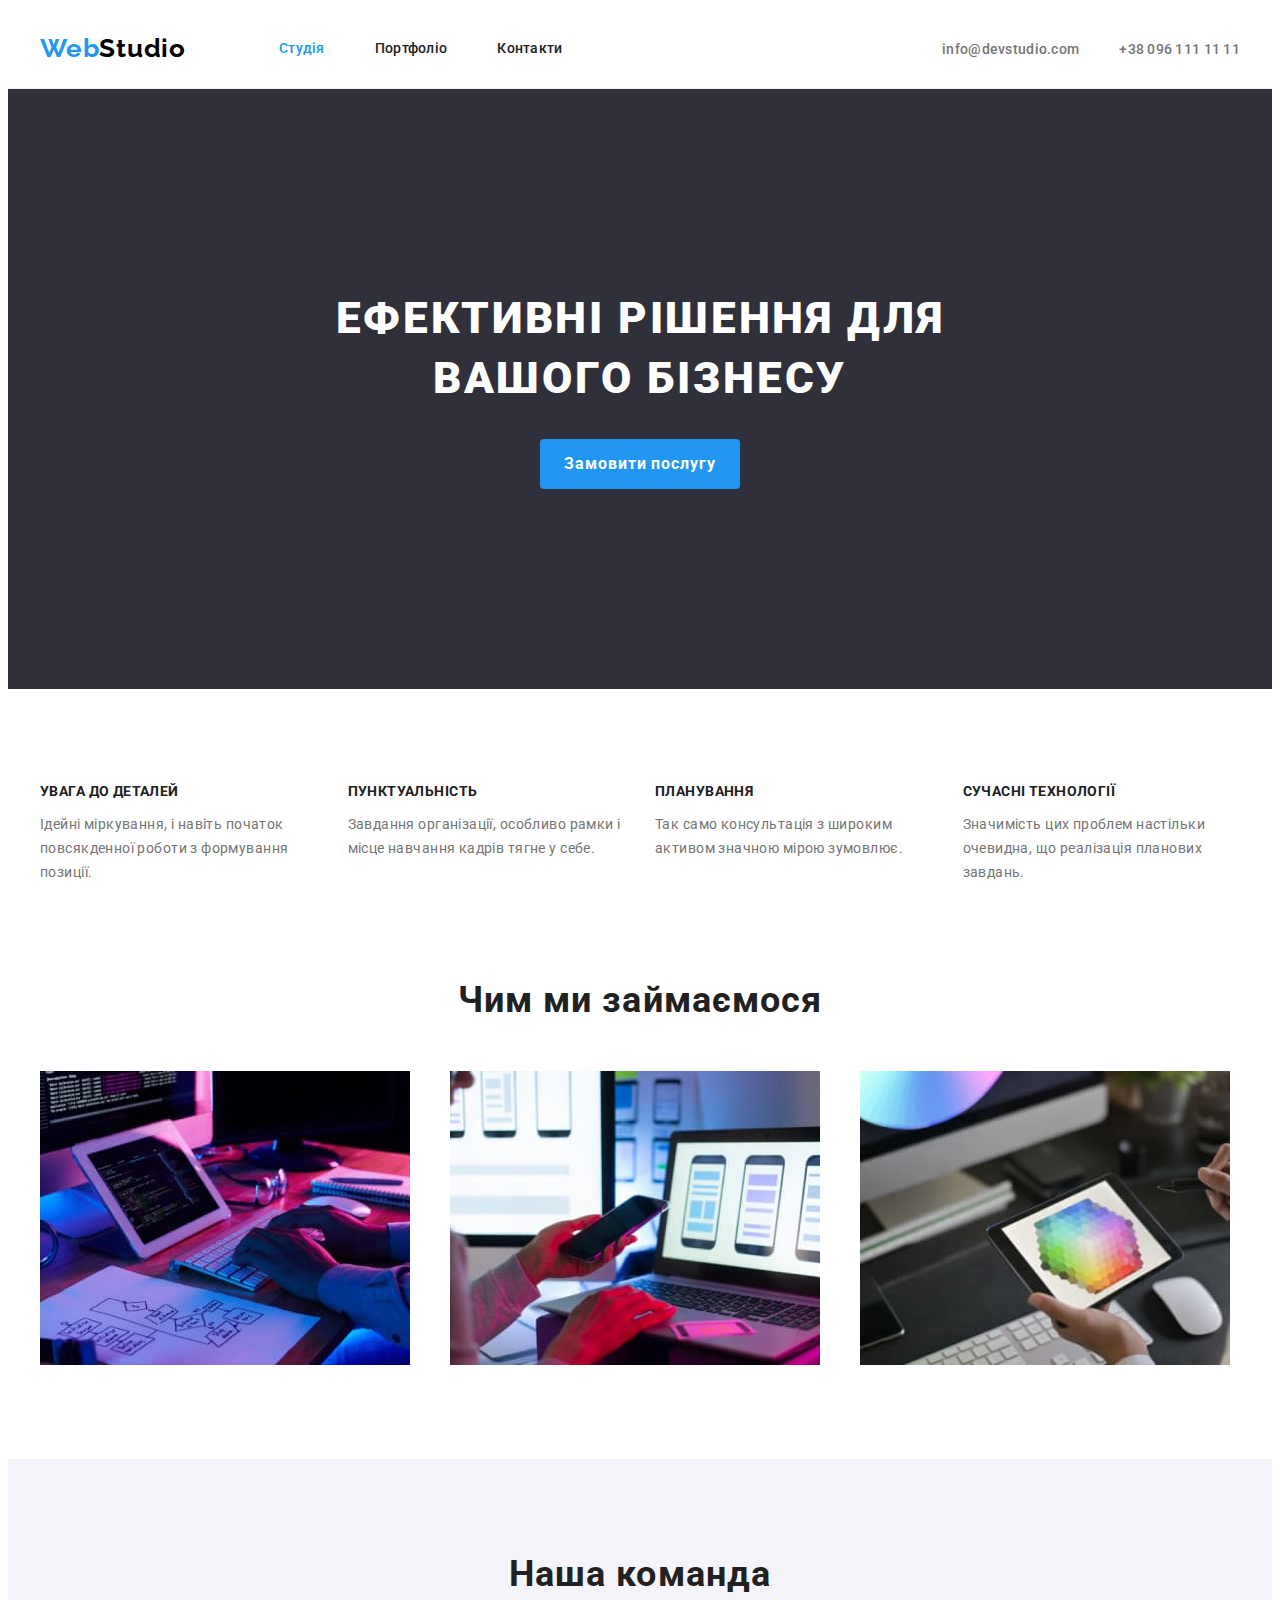
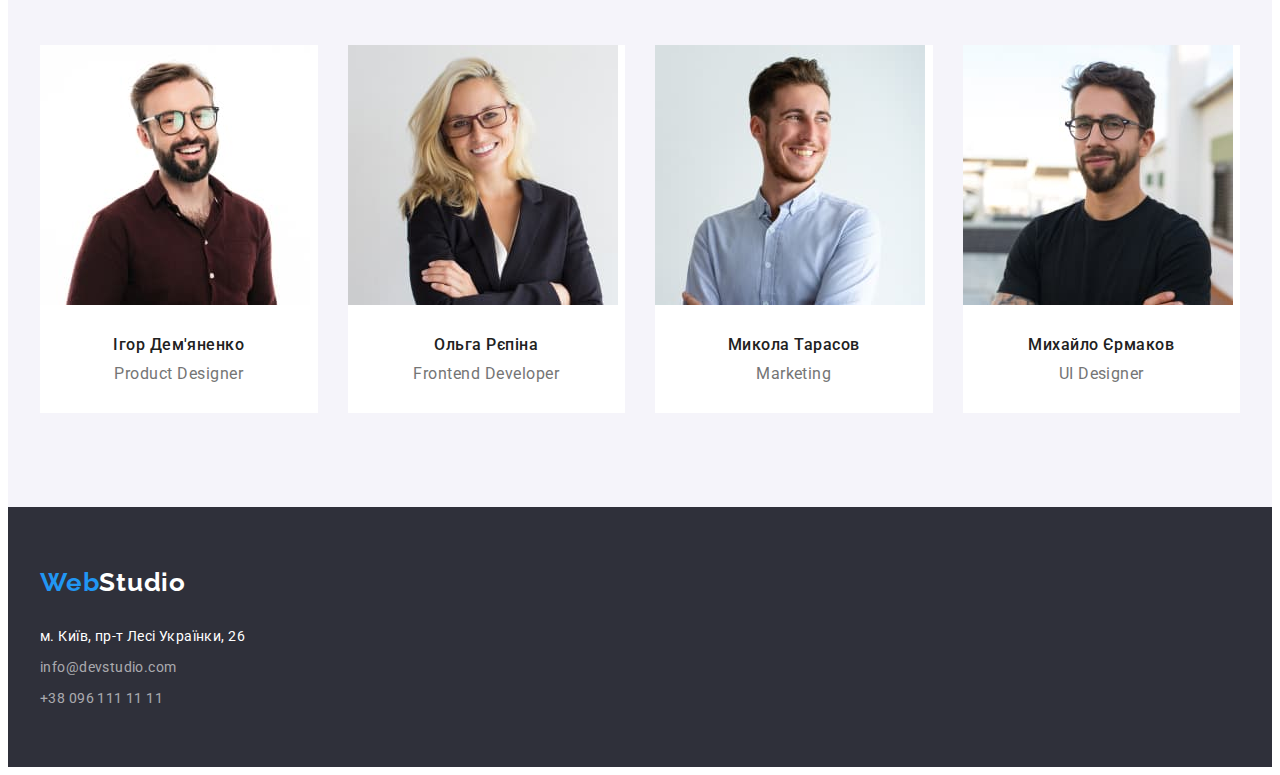
==== index.html @ 0dc54e3d "завдання 4" ====
<!DOCTYPE html>
<html lang="uk">
  <head>
    <meta charset="UTF-8" />
    <meta http-equiv="X-UA-Compatible" content="IE=edge" />
    <meta name="viewport" content="width=device-width, initial-scale=1.0" />
    <link rel="preconnect" href="https://fonts.googleapis.com" />
    <link rel="preconnect" href="https://fonts.gstatic.com" crossorigin />
    <link
      href="https://fonts.googleapis.com/css2?family=Raleway:wght@700&family=Roboto:wght@400;500;700;900&display=swap"
      rel="stylesheet"
    />
    <link
      rel="stylesheet"
      href="https://cdnjs.cloudflare.com/ajax/libs/modern-normalize/1.1.0/modern-normalize.min.css"
      integrity="sha512-wpPYUAdjBVSE4KJnH1VR1HeZfpl1ub8YT/NKx4PuQ5NmX2tKuGu6U/JRp5y+Y8XG2tV+wKQpNHVUX03MfMFn9Q=="
      crossorigin="anonymous"
      referrerpolicy="no-referrer"
    />
    <link rel="stylesheet" href="./css/styles.css" />
    <title>Студія</title>
  </head>
  <body>
    <!--Шапка сайту-->
    <header class="design-header">
      <div class="container">
        <div class="header-container">
          <nav class="nav-container">
            <a class="logo" href="./index.html"><span class="accent">Web</span>Studio</a>
            <ul class="list header-menu">
              <li>
                <a class="navi current link" href="./index.html">Студія</a>
              </li>
              <li>
                <a class="navi link" href="./portfolio.html">Портфоліо</a>
              </li>
              <li>
                <a class="navi link" href="#">Контакти</a>
              </li>
            </ul>
          </nav>
          <ul class="header-media list">
            <li>
              <a class="mail-phone link" href="mailto:info@devstudio.com">info@devstudio.com</a>
            </li>
            <li>
              <a class="mail-phone link" href="tel:+380961111111">+38 096 111 11 11</a>
            </li>
          </ul>
        </div>
      </div>
    </header>
    <main class="index-main">
      <!--Головна назва-->
      <section class="hero">
        <div class="container">
          <h1 class="hero-title">Ефективні рішення для вашого бізнесу</h1>
          <button class="hero-button" type="button">Замовити послугу</button>
        </div>
      </section>
      <!--Особливості нашої компанії-->
      <section class="features section">
        <div class="container">
          <h2 class="visually-hidden">Особливості нашої компанії</h2>
          <ul class="list features-list">
            <li class="features-card item">
              <h3 class="features-title">Увага до деталей</h3>
              <p class="features-text">
                Ідейні міркування, і навіть початок повсякденної роботи з формування позиції.
              </p>
            </li>
            <li class="features-card item">
              <h3 class="features-title">Пунктуальність</h3>
              <p class="features-text">
                Завдання організації, особливо рамки і місце навчання кадрів тягне у себе.
              </p>
            </li>
            <li class="features-card item">
              <h3 class="features-title">Планування</h3>
              <p class="features-text">
                Так само консультація з широким активом значною мірою зумовлює.
              </p>
            </li>
            <li class="features-card item">
              <h3 class="features-title">Сучасні технології</h3>
              <p class="features-text">
                Значимість цих проблем настільки очевидна, що реалізація планових завдань.
              </p>
            </li>
          </ul>
        </div>
      </section>
      <!--Чим займаємось-->
      <section class="work section">
        <div class="container">
          <h2 class="work-title">Чим ми займаємося</h2>
          <ul class="list work-list">
            <li class="work-container work-item">
              <img class="work-container-image" src="./images/box1.jpg" alt="Верстка" width="370" />
            </li>
            <li class="work-container work-item">
              <img
                class="work-container-image"
                src="./images/box2.jpg"
                alt="Тестування"
                width="370"
              />
            </li>
            <li class="work-container work-item">
              <img class="work-container-image" src="./images/box3.jpg" alt="Дизайн" width="370" />
            </li>
          </ul>
        </div>
      </section>
      <!--Наша команда-->
      <section class="team section">
        <div class="container team-container">
          <h2 class="team-title">Наша команда</h2>
          <ul class="list team-list">
            <li class="card card-item">
              <img src="./images/img1.jpg" alt="Ігор Дем'яненко" width="270" />
              <div class="text-container">
                <h3 class="name-title">Ігор Дем'яненко</h3>
                <p class="team-text">Product Designer</p>
              </div>
            </li>
            <li class="card card-item">
              <img src="./images/img2.jpg" alt="Ольга Рєпіна" width="270" />
              <div class="text-container">
                <h3 class="name-title">Ольга Рєпіна</h3>
                <p class="team-text">Frontend Developer</p>
              </div>
            </li>
            <li class="card card-item">
              <img src="./images/img3.jpg" alt="Микола Тарасов" width="270" />
              <div class="text-container">
                <h3 class="name-title">Микола Тарасов</h3>
                <p class="team-text">Marketing</p>
              </div>
            </li>
            <li class="card card-item">
              <img src="./images/img4.jpg" alt="Михайло Єрмаков" width="270" />
              <div class="text-container">
                <h3 class="name-title">Михайло Єрмаков</h3>
                <p class="team-text">UI Designer</p>
              </div>
            </li>
          </ul>
        </div>
      </section>
    </main>
    <!--Футер-->
    <footer class="design-footer">
      <div class="container">
        <a class="logo-footer link" href="./index.html"><span class="accent">Web</span>Studio</a>
        <address class="address-box">
          <ul class="list">
            <li class="footer-items">
              <a
                class="footer-map"
                href="https://goo.gl/maps/CPtrU1FHBa2aNyZL9"
                rel="noopener noreferrer nofollow"
                target="_blank"
                >м. Київ, пр-т Лесі Українки, 26</a
              >
            </li>
            <li class="footer-items">
              <a class="footer-mail" href="mailto:info@devstudio.com">info@devstudio.com</a>
            </li>
            <li>
              <a class="footer-phon" href="tel:+380961111111">+38 096 111 11 11</a>
            </li>
          </ul>
        </address>
      </div>
    </footer>
  </body>
</html>
---- css/styles.css ----
/* Variables */
:root {
  --main-background-color: #fff;

  --hero-bg-color: #2f303a;
  --button-bg-color: #2196f3;
  --button-bgactiv-color: #188ce8;
  --sectionwork-bg-color: #f5f5f5;
  --sectionteam-bg-color: #f5f4fa;
  --footer-bg-color: #2f303a;

  --accent-color: #2196f3;

  --main-font-color: #212121;
  --headadd-font-color: #757575;
  --secondary-font-color: #fff;
  --logo-font-color: #000000;
  --add-ml-color: rgba(255, 255, 255, 0.6);
  --header-line-color: #ececec;
  --item-border-color: #eeeeee;
}
/* Global styles */
body {
  background-color: var(--main-background-color);
  color: var(--main-font-color);
  font-family: 'Roboto', sans-serif;
}
.list {
  list-style-type: none;
}
.link {
  color: inherit;
  text-decoration: none;
}
.visually-hidden {
  position: absolute;
  white-space: nowrap;
  width: 1px;
  height: 1px;
  overflow: hidden;
  border: 0;
  padding: 0;
  clip: rect(0 0 0 0);
  clip-path: inset(50%);
  margin: -1px;
}
/* Design */
.logo {
  font-family: 'Raleway', sans-serif;
  text-decoration: none;
  font-weight: 700;
  font-size: 26px;
  line-height: 1.192;
  letter-spacing: 0.03em;

  color: var(--logo-font-color);
}
.accent {
  color: var(--accent-color);
}
.navi {
  font-weight: 500;
  font-size: 14px;
  line-height: 1.143;
  letter-spacing: 0.02em;
  padding: 32px 0;
  display: flex;
}
.navi:hover,
.navi:focus {
  color: var(--accent-color);
}
.mail-phone {
  color: var(--headadd-font-color);

  font-weight: 500;
  font-size: 14px;
  line-height: 1.143;
  letter-spacing: 0.02em;
}
.mail-phone:hover,
.mail-phone:focus {
  color: var(--accent-color);
}
.hero {
  background-color: var(--hero-bg-color);
  margin: 0 auto;

  max-width: 1600px;
  padding-top: 200px;
  padding-bottom: 200px;
}
.hero-title {
  color: var(--secondary-font-color);

  font-weight: 900;
  font-size: 44px;
  line-height: 1.363;
  text-transform: uppercase;
  text-align: center;
  letter-spacing: 0.06em;
  margin-top: 0;
  margin-bottom: 30px;
  width: 696px;
  margin-left: auto;
  margin-right: auto;
}
.hero-button {
  background-color: var(--button-bg-color);
  color: var(--secondary-font-color);

  font-family: inherit;
  font-weight: 700;
  font-size: 16px;
  line-height: 1.875;
  letter-spacing: 0.06em;
  text-align: center;

  cursor: pointer;
  display: block;
  margin-left: auto;
  margin-right: auto;

  border-radius: 4px;
  border: none;
  padding: 10px 24px;
}
.hero-button:hover,
.hero-button:focus {
  background-color: var(--button-bgactiv-color);
  width: 216px;
}
.features-title {
  text-transform: uppercase;
  font-size: 14px;
  line-height: 1.143;
  letter-spacing: 0.03em;
}
.features-text {
  color: var(--headadd-font-color);

  font-size: 14px;
  line-height: 1.714;
  letter-spacing: 0.03em;
  margin: 0;
}
.work-title {
  text-align: center;
  font-size: 36px;
  line-height: 1.167;
  letter-spacing: 0.03em;
  margin-bottom: 50px;
}
.work-list {
  display: flex;
  gap: 30px;
}
.team {
  background-color: var(--sectionteam-bg-color);
}
.team-title {
  text-align: center;
  font-size: 36px;
  line-height: 1.167;
  letter-spacing: 0.03em;
  margin-bottom: 50px;
}
.card {
  background-color: var(--main-background-color);
}
.name-title {
  text-align: center;
  font-weight: 500;
  font-size: 16px;
  line-height: 1.1875;
  letter-spacing: 0.03em;
  margin-top: 0px;
  margin-bottom: 10px;
}
.team-text {
  color: var(--headadd-font-color);

  text-align: center;
  font-size: 16px;
  line-height: 1.1875;
  letter-spacing: 0.03em;
  margin-bottom: 0px;
}
.design-footer {
  background-color: var(--footer-bg-color);

  padding-top: 60px;
  padding-bottom: 60px;
}
.logo-footer {
  color: var(--secondary-font-color);

  font-family: 'Raleway', sans-serif;
  font-style: normal;
  font-weight: 700;
  font-size: 26px;
  line-height: 1.192;
  letter-spacing: 0.03em;
}
.footer-map {
  color: var(--secondary-font-color);

  text-decoration: none;
  font-style: normal;
  font-size: 14px;
  line-height: 1.143;
  letter-spacing: 0.03em;
}
.footer-items {
  margin-bottom: 12px;
}
.footer-mail,
.footer-phon {
  color: var(--add-ml-color);

  font-style: normal;
  font-size: 14px;
  line-height: 1.143;
  letter-spacing: 0.03em;
  text-decoration: none;
}
.footer-mail:hover,
.footer-mail:focus,
.footer-phon:hover,
.footer-phon:focus,
.footer-map:hover,
.footer-map:focus {
  color: var(--accent-color);
}
.portfolio-button {
  background-color: var(--sectionteam-bg-color);

  font-family: inherit;
  font-weight: 500;
  font-size: 16px;
  line-height: 1.62;
  text-align: center;
  letter-spacing: 0.03em;
  border: none;
  border-radius: 4px;
  padding: 6px 22px;

  cursor: pointer;
}
.portfolio-button:hover,
.portfolio-button:focus {
  background-color: var(--button-bg-color);
  color: var(--secondary-font-color);
}
.porfolio-title {
  font-weight: 700;
  font-size: 18px;
  line-height: 2;
  letter-spacing: 0.06em;
}
.portfolio-text {
  color: var(--headadd-font-color);

  font-size: 16px;
  line-height: 1.88;
  letter-spacing: 0.03em;
}
.current {
  color: var(--accent-color);
}

.section {
  padding: 94px 0;
}
.work {
  padding-top: 0;
}
.container {
  width: 1200px;
  margin: 0 auto;
  padding: 0 15px;
}
/* Стили для обнуления верхних отступов у элементов */
h1,
h2,
h3,
h4,
h5,
h6,
p {
  margin-top: 0;
}
/* Класс для обнуления базовых свойств у списков (ul) */
.list {
  list-style: none;
  padding-left: 0;
  margin: 0;
}

/* Свойства для корректного отображения картинок */
img {
  display: block;
  max-width: 100%;
  height: auto;
}

.features-card {
  width: 270px;
}
.features-list {
  display: flex;
  gap: 30px;
}

.design-header {
  border-bottom: 1px solid var(--header-line-color);
}
.header-container {
  display: flex;
  justify-content: space-between;
}
.nav-container {
  display: flex;
  align-items: center;
  gap: 93px;
}
.header-menu {
  display: flex;
  gap: 50px;
}
.header-media {
  display: flex;
  align-items: center;
  gap: 40px;
}

.team-list {
  display: flex;
  gap: 30px;
}
.address-box {
  margin-top: 28px;
}
.list-button {
  display: flex;
  margin: 0 auto 50px auto;
  justify-content: center;
  gap: 8px;
}
.img-container {
  display: flex;
  flex-wrap: wrap;
  gap: 30px;
}
.porfolio-title {
  margin-bottom: 4px;
}
.portfolio-text {
  margin: 0;
}
.div-text {
  padding: 20px 24px;
  border-left: 1px solid var(--item-border-color);
  border-right: 1px solid var(--item-border-color);
  border-bottom: 1px solid var(--item-border-color);
}
.item {
  flex-basis: calc((100% - 90px) / 4);
}
.work-item {
  flex-basis: calc((100% - 60px) / 3);
}
.card-item {
  flex-basis: calc((100% - 90px) / 4);
}
.portfolio-item {
  flex-basis: calc((100% - 60px) / 3);
}
.text-container {
  padding: 30px;
}
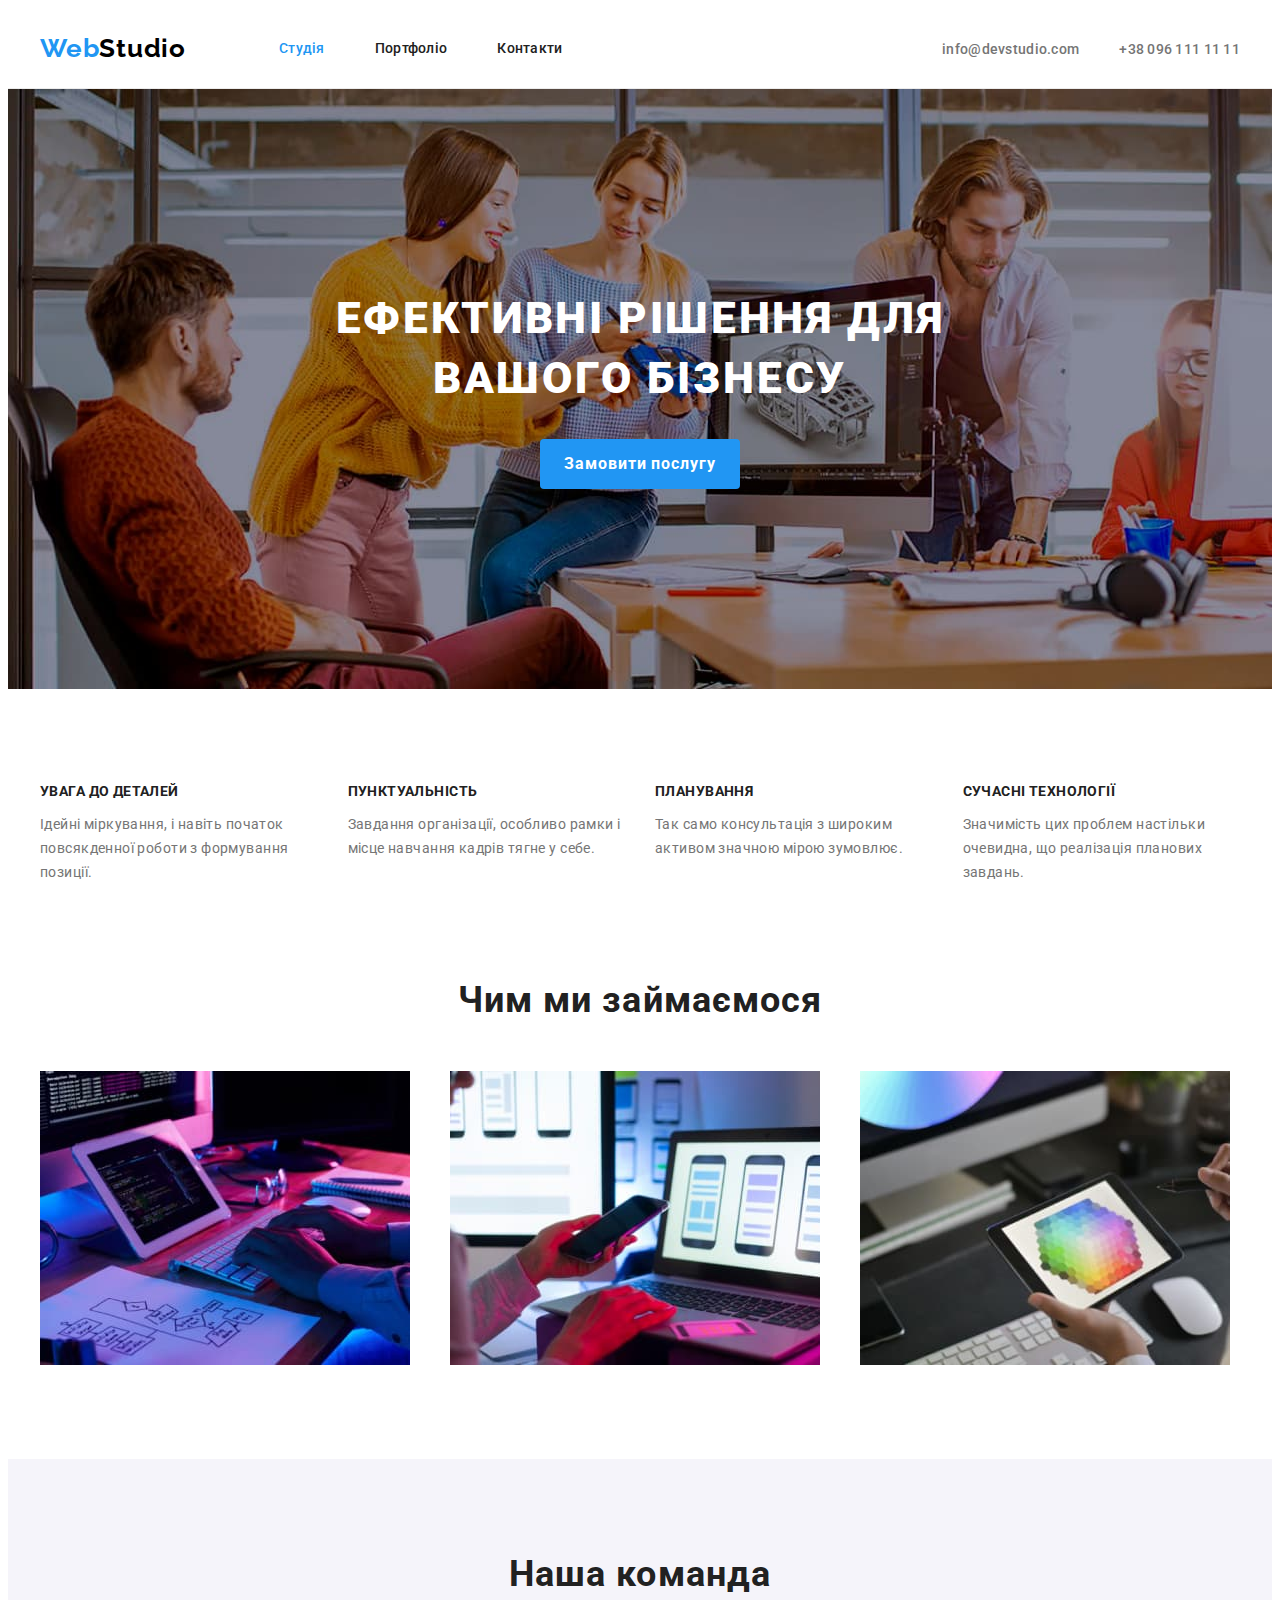
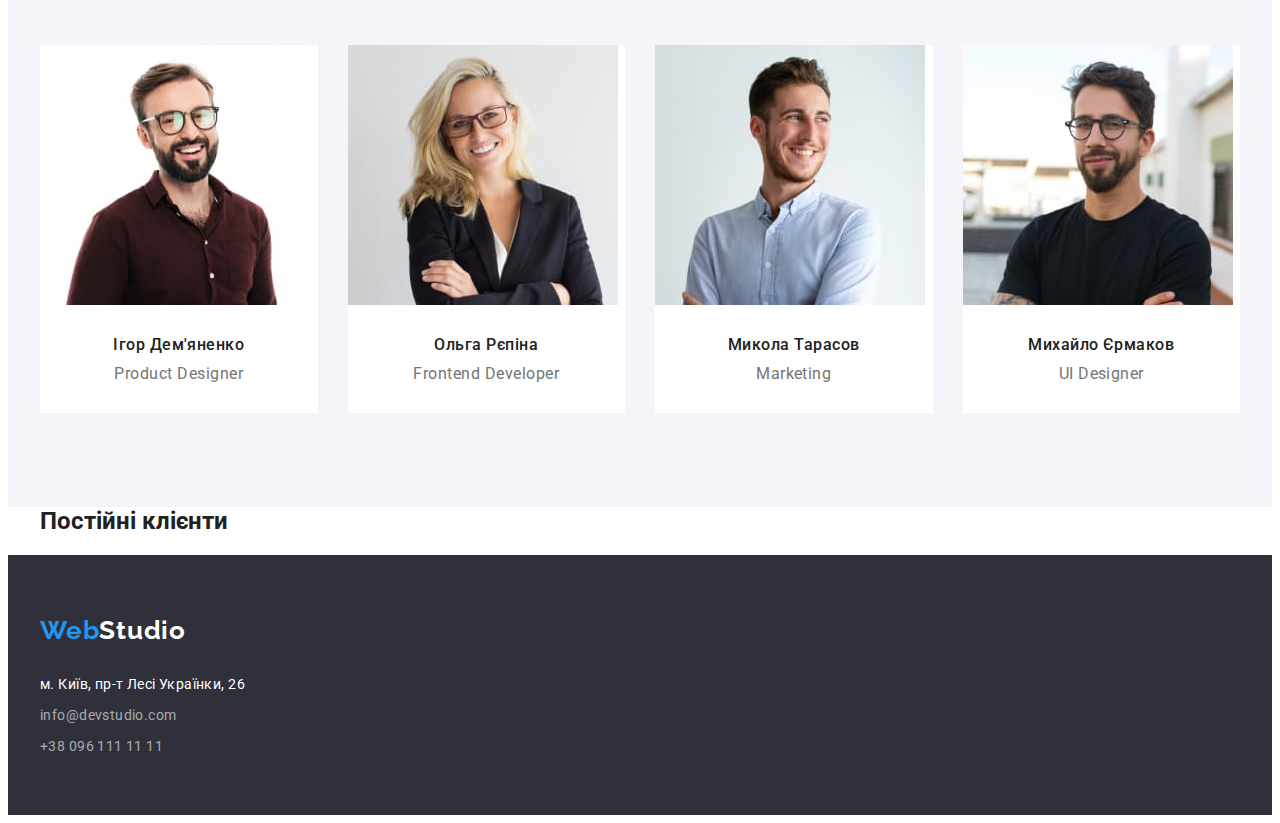
==== commit aaf3c678: "171222" ====
--- a/index.html
+++ b/index.html
@@ -148,6 +148,20 @@
           </ul>
         </div>
       </section>
+      <!--Постійні клієнти-->
+      <section class="customers">
+        <div class="container">
+          <h2 class="customers-title">Постійні клієнти</h2>
+          <ul class="list customers-list">
+            <li></li>
+            <li></li>
+            <li></li>
+            <li></li>
+            <li></li>
+            <li></li>
+          </ul>
+        </div>
+      </section>
     </main>
     <!--Футер-->
     <footer class="design-footer">
--- a/css/styles.css
+++ b/css/styles.css
@@ -84,6 +84,7 @@
 }
 .hero {
   background-color: var(--hero-bg-color);
+  background-image: url('../images/fon.jpg');
   margin: 0 auto;
 
   max-width: 1600px;
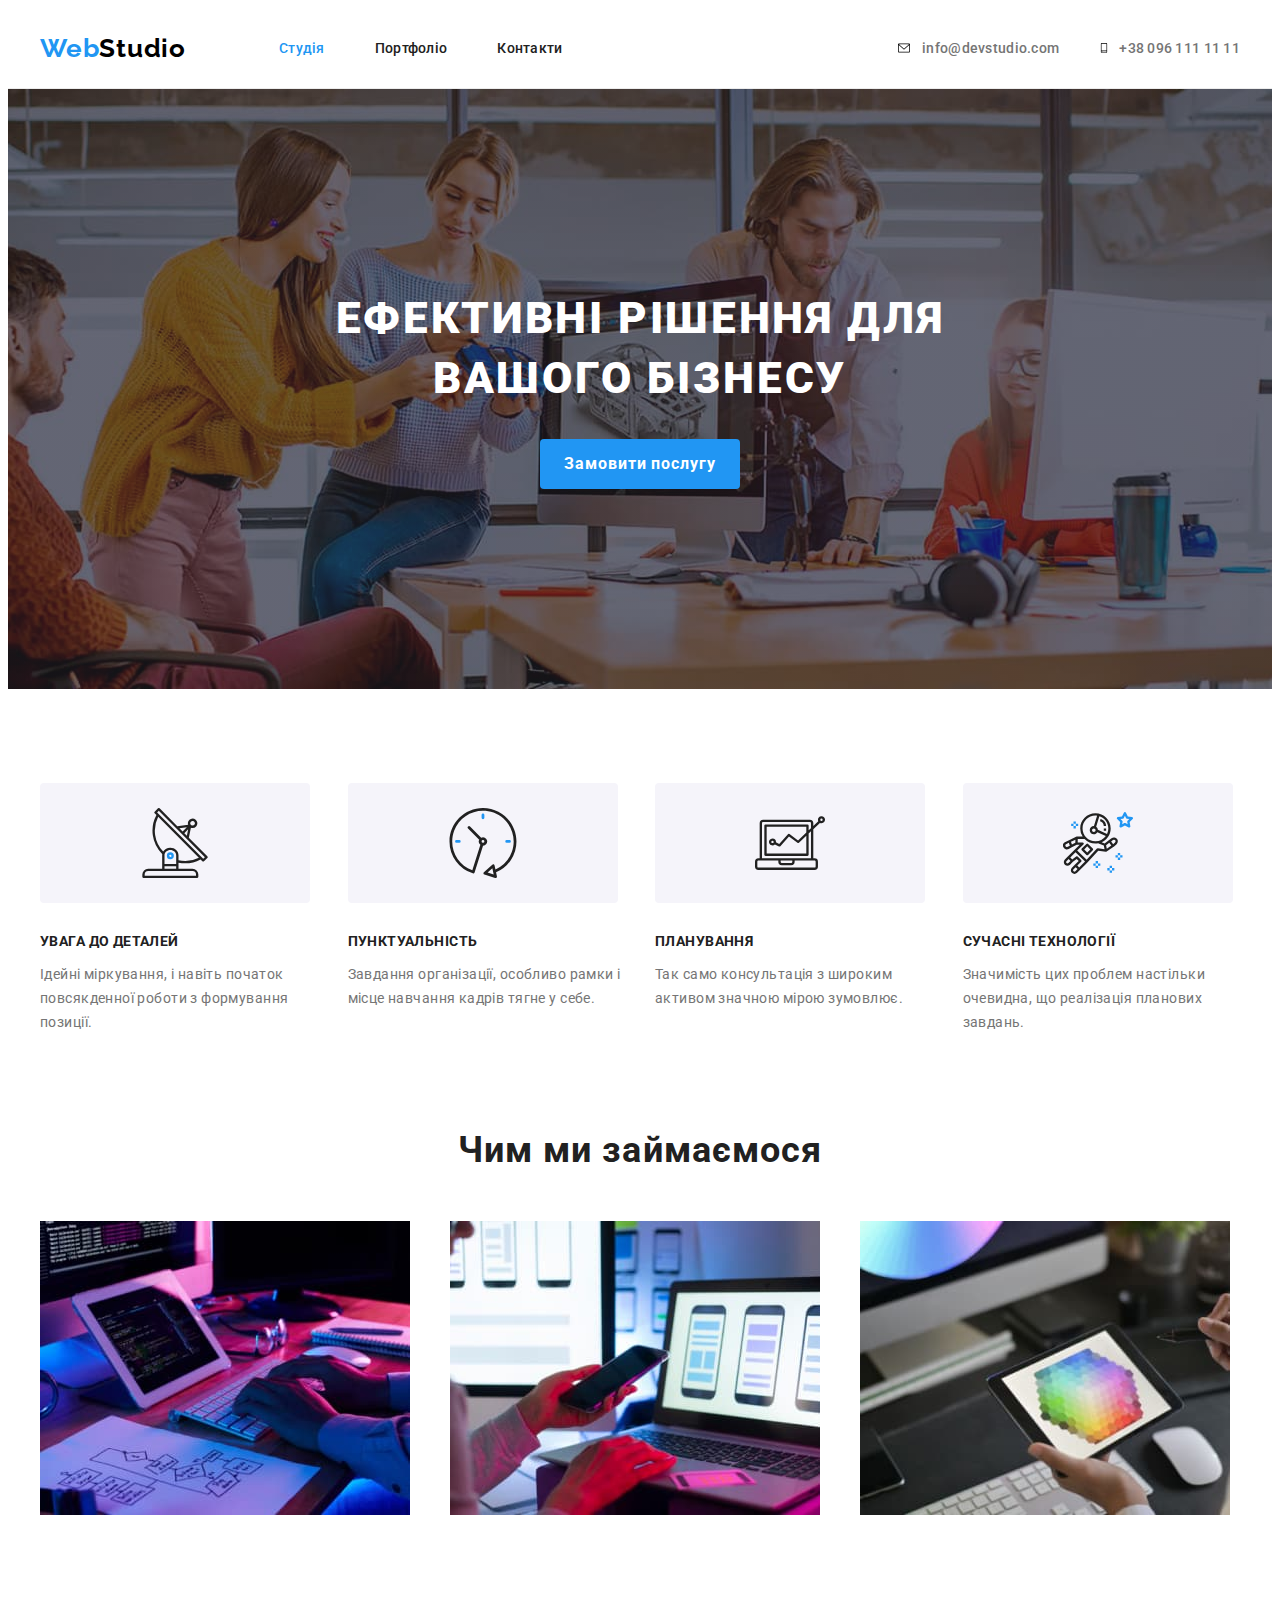
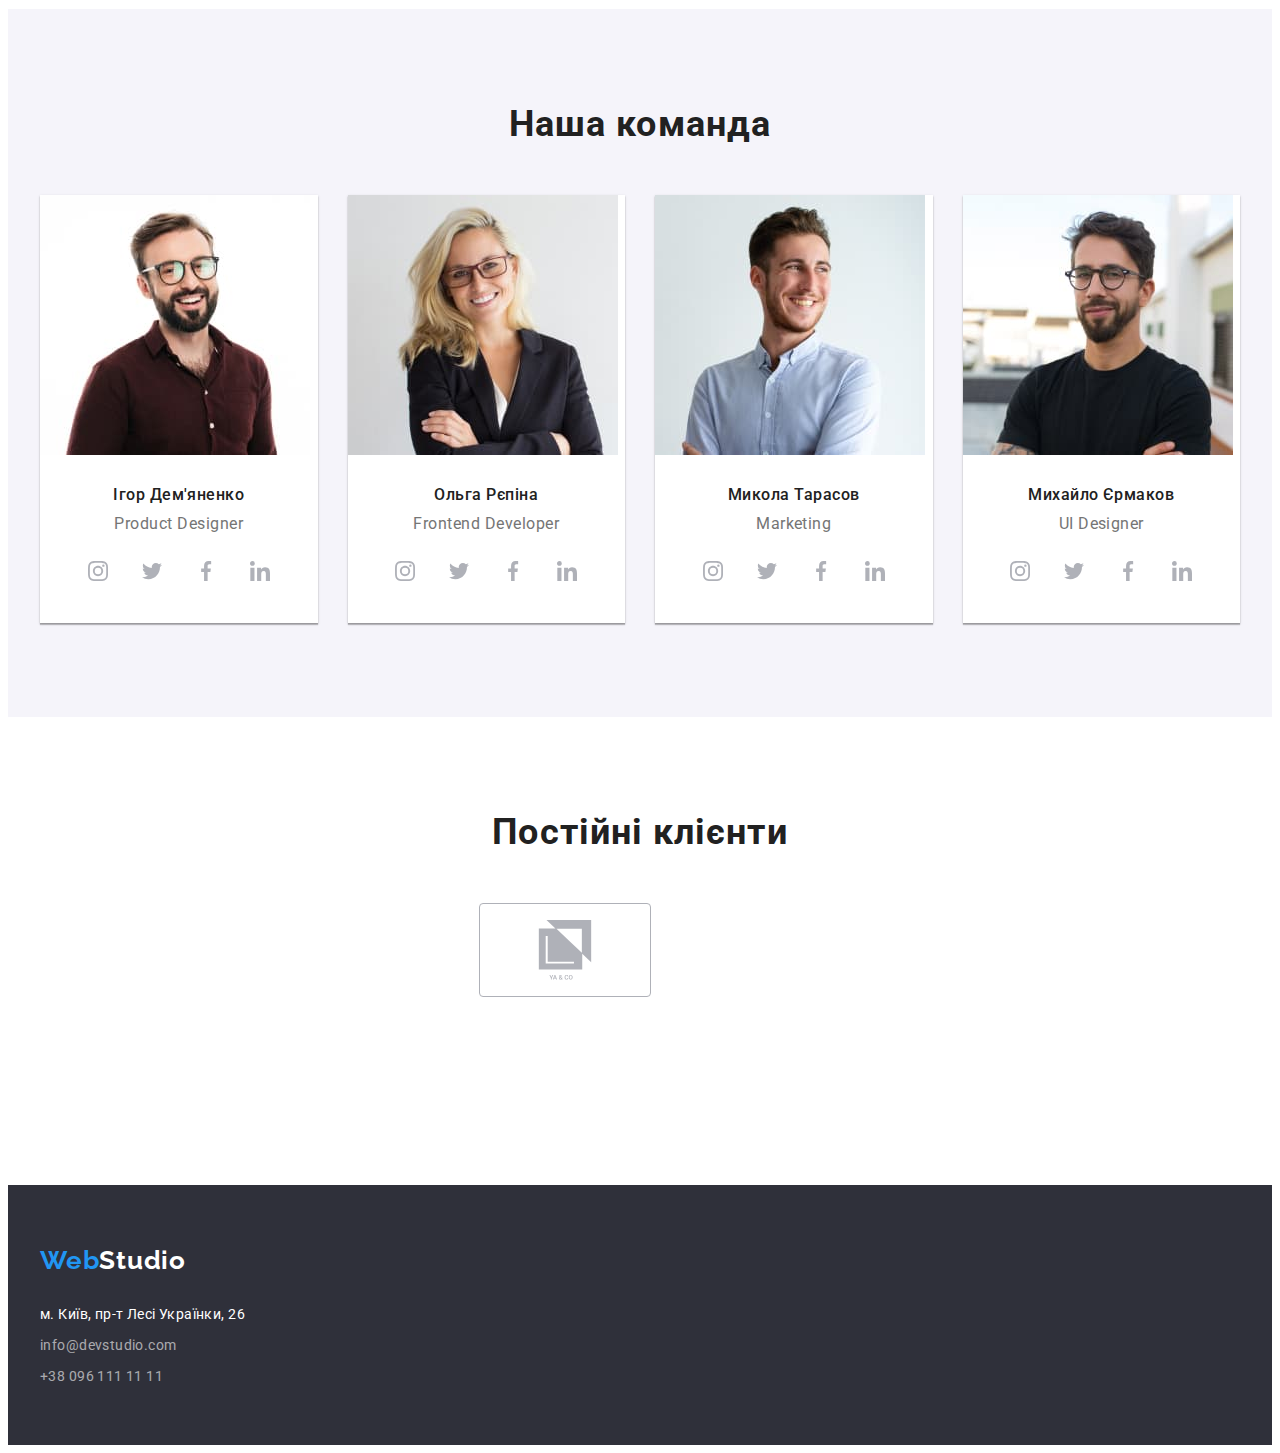
==== commit 79ca9312: "23122022" ====
--- a/index.html
+++ b/index.html
@@ -41,10 +41,20 @@
           </nav>
           <ul class="header-media list">
             <li>
-              <a class="mail-phone link" href="mailto:info@devstudio.com">info@devstudio.com</a>
+              <a class="mail-phone link" href="mailto:info@devstudio.com">
+                <svg width="16" height="12">
+                  <use href="/images/icons.svg#icon-envelope"></use>
+                </svg>
+                info@devstudio.com</a
+              >
             </li>
             <li>
-              <a class="mail-phone link" href="tel:+380961111111">+38 096 111 11 11</a>
+              <a class="mail-phone link" href="tel:+380961111111"
+                ><svg width="10" height="16">
+                  <use href="/images/icons.svg#icon-smartphone"></use>
+                </svg>
+                +38 096 111 11 11</a
+              >
             </li>
           </ul>
         </div>
@@ -64,24 +74,44 @@
           <h2 class="visually-hidden">Особливості нашої компанії</h2>
           <ul class="list features-list">
             <li class="features-card item">
+              <div class="favicons">
+                <svg width="70" height="70">
+                  <use href="./images/icons.svg#icon-antenna"></use>
+                </svg>
+              </div>
               <h3 class="features-title">Увага до деталей</h3>
               <p class="features-text">
                 Ідейні міркування, і навіть початок повсякденної роботи з формування позиції.
               </p>
             </li>
             <li class="features-card item">
+              <div class="favicons">
+                <svg width="70" height="70">
+                  <use href="./images/icons.svg#icon-clock"></use>
+                </svg>
+              </div>
               <h3 class="features-title">Пунктуальність</h3>
               <p class="features-text">
                 Завдання організації, особливо рамки і місце навчання кадрів тягне у себе.
               </p>
             </li>
             <li class="features-card item">
+              <div class="favicons">
+                <svg width="70" height="70">
+                  <use href="./images/icons.svg#icon-vector"></use>
+                </svg>
+              </div>
               <h3 class="features-title">Планування</h3>
               <p class="features-text">
                 Так само консультація з широким активом значною мірою зумовлює.
               </p>
             </li>
             <li class="features-card item">
+              <div class="favicons">
+                <svg width="70" height="70">
+                  <use href="./images/icons.svg#icon-astronaut"></use>
+                </svg>
+              </div>
               <h3 class="features-title">Сучасні технології</h3>
               <p class="features-text">
                 Значимість цих проблем настільки очевидна, що реалізація планових завдань.
@@ -123,6 +153,36 @@
                 <h3 class="name-title">Ігор Дем'яненко</h3>
                 <p class="team-text">Product Designer</p>
               </div>
+              <ul class="icons list">
+                <li>
+                  <a class="ellipse" href="https://www.instagram.com"
+                    ><svg width="20" height="20">
+                      <use href="/images/icons.svg#icon-instagram"></use>
+                    </svg>
+                  </a>
+                </li>
+                <li>
+                  <a class="ellipse" href="https://twitter.com/">
+                    <svg width="20" height="20">
+                      <use href="/images/icons.svg#icon-twitter"></use>
+                    </svg>
+                  </a>
+                </li>
+                <li>
+                  <a class="ellipse" href="https://www.facebook.com/">
+                    <svg width="20" height="20">
+                      <use href="/images/icons.svg#icon-facebook"></use>
+                    </svg>
+                  </a>
+                </li>
+                <li>
+                  <a class="ellipse" href="https://www.linkedin.com"
+                    ><svg width="20" height="20">
+                      <use href="/images/icons.svg#icon-linkedin"></use>
+                    </svg>
+                  </a>
+                </li>
+              </ul>
             </li>
             <li class="card card-item">
               <img src="./images/img2.jpg" alt="Ольга Рєпіна" width="270" />
@@ -130,6 +190,36 @@
                 <h3 class="name-title">Ольга Рєпіна</h3>
                 <p class="team-text">Frontend Developer</p>
               </div>
+              <ul class="icons list">
+                <li>
+                  <a class="ellipse" href="https://www.instagram.com">
+                    <svg width="20" height="20">
+                      <use href="/images/icons.svg#icon-instagram"></use>
+                    </svg>
+                  </a>
+                </li>
+                <li>
+                  <a class="ellipse" href="https://twitter.com/">
+                    <svg width="20" height="20">
+                      <use href="/images/icons.svg#icon-twitter"></use>
+                    </svg>
+                  </a>
+                </li>
+                <li>
+                  <a class="ellipse" href="https://www.facebook.com/">
+                    <svg width="20" height="20">
+                      <use href="/images/icons.svg#icon-facebook"></use>
+                    </svg>
+                  </a>
+                </li>
+                <li>
+                  <a class="ellipse" href="https://www.linkedin.com"
+                    ><svg width="20" height="20">
+                      <use href="/images/icons.svg#icon-linkedin"></use>
+                    </svg>
+                  </a>
+                </li>
+              </ul>
             </li>
             <li class="card card-item">
               <img src="./images/img3.jpg" alt="Микола Тарасов" width="270" />
@@ -137,6 +227,36 @@
                 <h3 class="name-title">Микола Тарасов</h3>
                 <p class="team-text">Marketing</p>
               </div>
+              <ul class="icons list">
+                <li>
+                  <a class="ellipse" href="https://www.instagram.com"
+                    ><svg width="20" height="20">
+                      <use href="/images/icons.svg#icon-instagram"></use>
+                    </svg>
+                  </a>
+                </li>
+                <li>
+                  <a class="ellipse" href="https://twitter.com/">
+                    <svg width="20" height="20">
+                      <use href="/images/icons.svg#icon-twitter"></use>
+                    </svg>
+                  </a>
+                </li>
+                <li>
+                  <a class="ellipse" href="https://www.facebook.com/">
+                    <svg width="20" height="20">
+                      <use href="/images/icons.svg#icon-facebook"></use>
+                    </svg>
+                  </a>
+                </li>
+                <li>
+                  <a class="ellipse" href="https://www.linkedin.com"
+                    ><svg width="20" height="20">
+                      <use href="/images/icons.svg#icon-linkedin"></use>
+                    </svg>
+                  </a>
+                </li>
+              </ul>
             </li>
             <li class="card card-item">
               <img src="./images/img4.jpg" alt="Михайло Єрмаков" width="270" />
@@ -144,16 +264,50 @@
                 <h3 class="name-title">Михайло Єрмаков</h3>
                 <p class="team-text">UI Designer</p>
               </div>
+              <ul class="icons list">
+                <li>
+                  <a class="ellipse" href="https://www.instagram.com"
+                    ><svg width="20" height="20">
+                      <use href="/images/icons.svg#icon-instagram"></use>
+                    </svg>
+                  </a>
+                </li>
+                <li>
+                  <a class="ellipse" href="https://twitter.com/">
+                    <svg width="20" height="20">
+                      <use href="/images/icons.svg#icon-twitter"></use>
+                    </svg>
+                  </a>
+                </li>
+                <li>
+                  <a class="ellipse" href="https://www.facebook.com/">
+                    <svg width="20" height="20">
+                      <use href="/images/icons.svg#icon-facebook"></use>
+                    </svg>
+                  </a>
+                </li>
+                <li>
+                  <a class="ellipse" href="https://www.linkedin.com"
+                    ><svg width="20" height="20">
+                      <use href="/images/icons.svg#icon-linkedin"></use>
+                    </svg>
+                  </a>
+                </li>
+              </ul>
             </li>
           </ul>
         </div>
       </section>
       <!--Постійні клієнти-->
-      <section class="customers">
+      <section class="customers section">
         <div class="container">
           <h2 class="customers-title">Постійні клієнти</h2>
           <ul class="list customers-list">
-            <li></li>
+            <li class="box">
+              <svg width="106" height="60">
+                <use href="/images/icons.svg#icon-yaco"></use>
+              </svg>
+            </li>
             <li></li>
             <li></li>
             <li></li>
--- a/css/styles.css
+++ b/css/styles.css
@@ -18,6 +18,8 @@
   --add-ml-color: rgba(255, 255, 255, 0.6);
   --header-line-color: #ececec;
   --item-border-color: #eeeeee;
+
+  --icon-color: #afb1b8;
 }
 /* Global styles */
 body {
@@ -77,15 +79,24 @@
   font-size: 14px;
   line-height: 1.143;
   letter-spacing: 0.02em;
+
+  display: flex;
+  align-items: center;
+  gap: 10px;
 }
 .mail-phone:hover,
 .mail-phone:focus {
   color: var(--accent-color);
+  fill: var(--accent-color);
 }
 .hero {
   background-color: var(--hero-bg-color);
-  background-image: url('../images/fon.jpg');
+  background-image: linear-gradient(rgba(47, 48, 58, 0.4), rgba(47, 48, 58, 0.4)),
+    url('../images/fon.jpg');
   margin: 0 auto;
+  background-size: cover;
+  background-position: center;
+  background-repeat: no-repeat;
 
   max-width: 1600px;
   padding-top: 200px;
@@ -168,6 +179,8 @@
 }
 .card {
   background-color: var(--main-background-color);
+  box-shadow: 0px 1px 3px rgba(0, 0, 0, 0.12), 0px 1px 1px rgba(0, 0, 0, 0.14),
+    0px 2px 1px rgba(0, 0, 0, 0.2);
 }
 .name-title {
   text-align: center;
@@ -252,6 +265,8 @@
 .portfolio-button:focus {
   background-color: var(--button-bg-color);
   color: var(--secondary-font-color);
+  box-shadow: 0px 3px 1px rgba(0, 0, 0, 0.1), 0px 1px 2px rgba(0, 0, 0, 0.08),
+    0px 2px 2px rgba(0, 0, 0, 0.12);
 }
 .porfolio-title {
   font-weight: 700;
@@ -377,6 +392,68 @@
 .portfolio-item {
   flex-basis: calc((100% - 60px) / 3);
 }
+.portfolio-item:hover {
+  box-shadow: 0px 1px 1px rgba(0, 0, 0, 0.12), 0px 4px 4px rgba(0, 0, 0, 0.06),
+    1px 4px 6px rgba(0, 0, 0, 0.16);
+}
 .text-container {
-  padding: 30px;
-}
+  padding: 30px 30px 16px 30px;
+}
+.icons {
+  display: flex;
+  /* flex-wrap: wrap; */
+  gap: 10px;
+  justify-content: center;
+  padding: 0 32px 30px 32px;
+}
+.ellipse {
+  display: flex;
+  align-items: center;
+  justify-content: center;
+  width: 44px;
+  height: 44px;
+  border-radius: 50%;
+  background-color: var(--main-background-color);
+  fill: var(--icon-color);
+}
+.ellipse:hover,
+.ellipse:focus {
+  background-color: var(--accent-color);
+  fill: var(--main-background-color);
+}
+.favicons {
+  display: flex;
+  align-items: center;
+  justify-content: center;
+  width: 270px;
+  height: 120px;
+  margin-bottom: 30px;
+
+  background: var(--sectionteam-bg-color);
+  border-radius: 4px;
+}
+.favicons:hover {
+}
+.customers-title {
+  text-align: center;
+  font-size: 36px;
+  line-height: 1.167;
+  letter-spacing: 0.03em;
+  margin-bottom: 50px;
+}
+.customers-list {
+  display: flex;
+  justify-content: center;
+  gap: 30px;
+  padding: 0 215px 94px 215px;
+}
+.box {
+  display: flex;
+  width: 170px;
+  height: 92px;
+  align-items: center;
+  justify-content: center;
+  border: 1px solid var(--icon-color);
+  border-radius: 4px;
+  fill: var(--icon-color);
+}
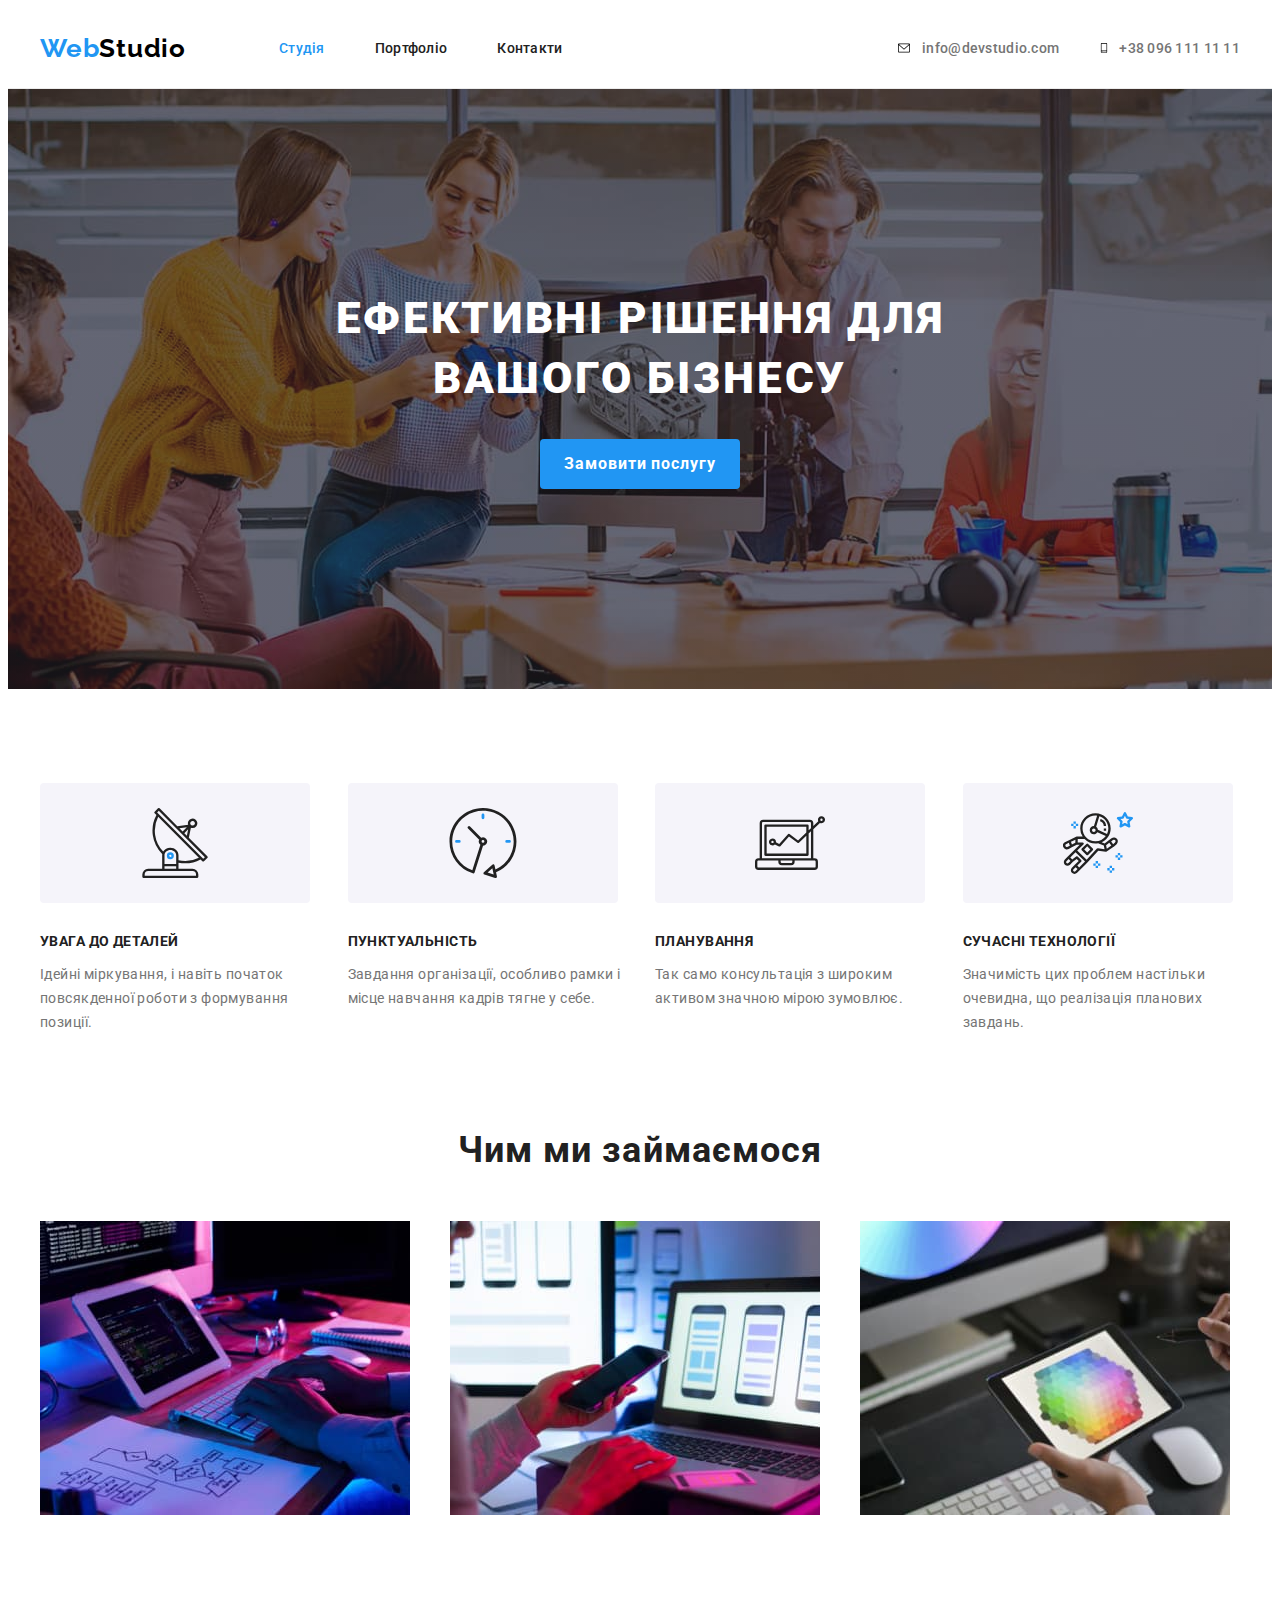
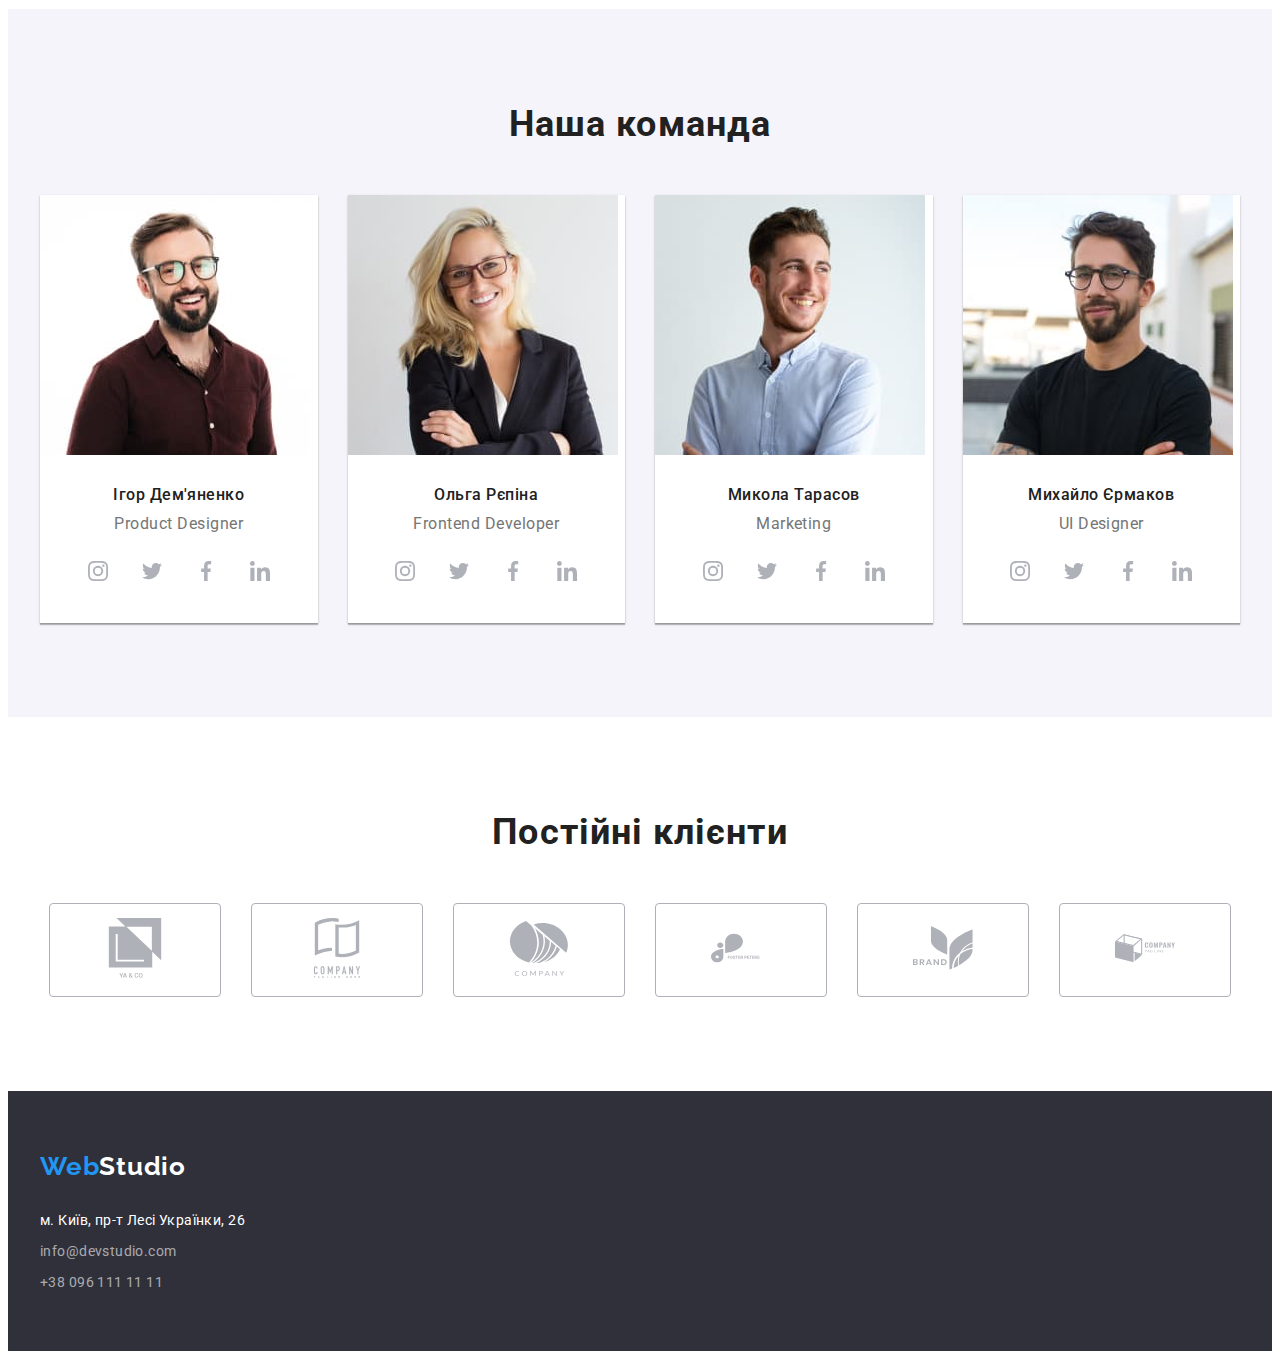
==== commit 2804cfc0: "113323122022" ====
--- a/index.html
+++ b/index.html
@@ -304,15 +304,47 @@
           <h2 class="customers-title">Постійні клієнти</h2>
           <ul class="list customers-list">
             <li class="box">
-              <svg width="106" height="60">
-                <use href="/images/icons.svg#icon-yaco"></use>
-              </svg>
-            </li>
-            <li></li>
-            <li></li>
-            <li></li>
-            <li></li>
-            <li></li>
+              <a href="">
+                <svg width="106" height="60">
+                  <use href="/images/icons.svg#icon-yaco"></use>
+                </svg>
+              </a>
+            </li>
+            <li class="box">
+              <a href="">
+                <svg width="106" height="60">
+                  <use href="/images/icons.svg#icon-taglinehere"></use>
+                </svg>
+              </a>
+            </li>
+            <li class="box">
+              <a href="">
+                <svg width="106" height="60">
+                  <use href="/images/icons.svg#icon-company"></use>
+                </svg>
+              </a>
+            </li>
+            <li class="box">
+              <a href="">
+                <svg width="106" height="60">
+                  <use href="/images/icons.svg#icon-fosterpeters"></use>
+                </svg>
+              </a>
+            </li>
+            <li class="box">
+              <a href="">
+                <svg width="106" height="60">
+                  <use href="/images/icons.svg#icon-brand"></use>
+                </svg>
+              </a>
+            </li>
+            <li class="box">
+              <a href="">
+                <svg width="106" height="60">
+                  <use href="/images/icons.svg#icon-tagline"></use>
+                </svg>
+              </a>
+            </li>
           </ul>
         </div>
       </section>
--- a/css/styles.css
+++ b/css/styles.css
@@ -445,7 +445,7 @@
   display: flex;
   justify-content: center;
   gap: 30px;
-  padding: 0 215px 94px 215px;
+  /* padding-bottom: 94px; */
 }
 .box {
   display: flex;
@@ -457,3 +457,7 @@
   border-radius: 4px;
   fill: var(--icon-color);
 }
+.box:hover {
+  fill: var(--accent-color);
+  border: 1px solid var(--accent-color);
+}
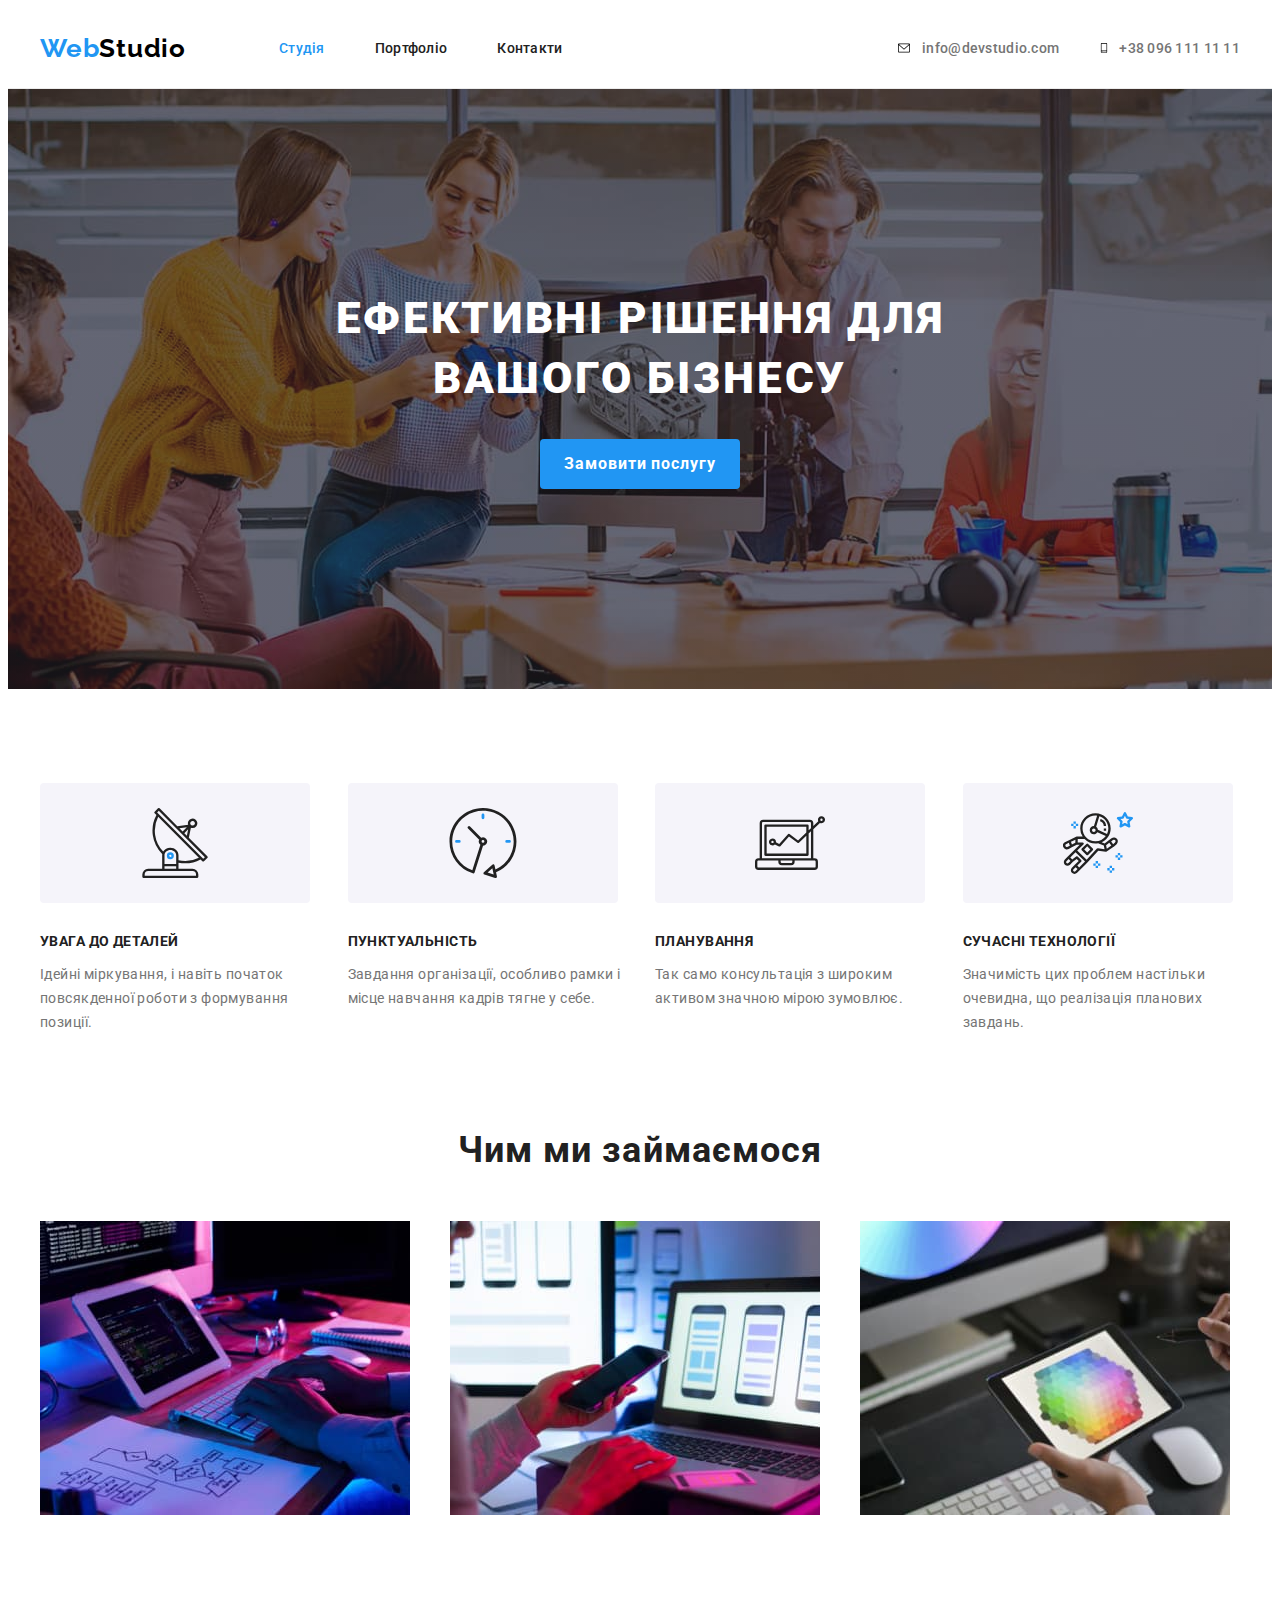
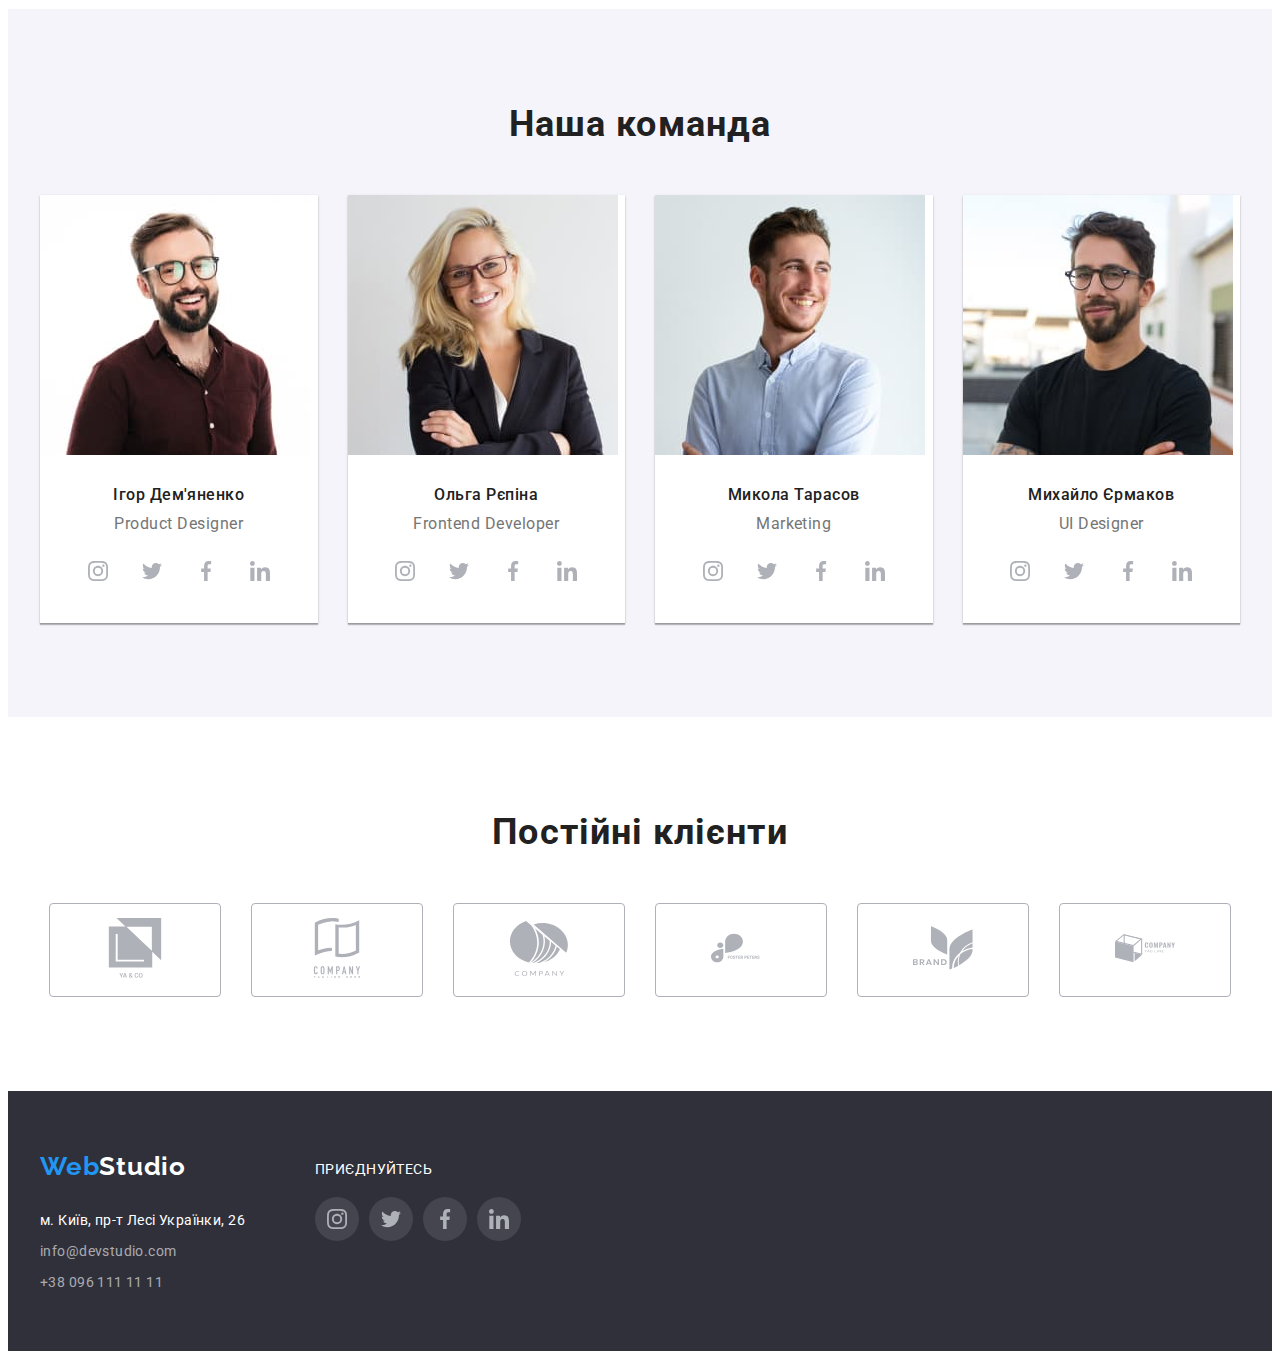
==== commit 746fde3f: "зміни" ====
--- a/index.html
+++ b/index.html
@@ -351,27 +351,62 @@
     </main>
     <!--Футер-->
     <footer class="design-footer">
-      <div class="container">
-        <a class="logo-footer link" href="./index.html"><span class="accent">Web</span>Studio</a>
-        <address class="address-box">
-          <ul class="list">
-            <li class="footer-items">
-              <a
-                class="footer-map"
-                href="https://goo.gl/maps/CPtrU1FHBa2aNyZL9"
-                rel="noopener noreferrer nofollow"
-                target="_blank"
-                >м. Київ, пр-т Лесі Українки, 26</a
-              >
-            </li>
-            <li class="footer-items">
-              <a class="footer-mail" href="mailto:info@devstudio.com">info@devstudio.com</a>
-            </li>
-            <li>
-              <a class="footer-phon" href="tel:+380961111111">+38 096 111 11 11</a>
-            </li>
-          </ul>
-        </address>
+      <div class="container footer-box">
+        <div class="container-address">
+          <a class="logo-footer link" href="./index.html"><span class="accent">Web</span>Studio</a>
+          <address class="address-box">
+            <ul class="list">
+              <li class="footer-items">
+                <a
+                  class="footer-map"
+                  href="https://goo.gl/maps/CPtrU1FHBa2aNyZL9"
+                  rel="noopener noreferrer nofollow"
+                  target="_blank"
+                  >м. Київ, пр-т Лесі Українки, 26</a
+                >
+              </li>
+              <li class="footer-items">
+                <a class="footer-mail" href="mailto:info@devstudio.com">info@devstudio.com</a>
+              </li>
+              <li>
+                <a class="footer-phon" href="tel:+380961111111">+38 096 111 11 11</a>
+              </li>
+            </ul>
+          </address>
+        </div>
+        <div class="network">
+          <p class="inscription">Приєднуйтесь</p>
+          <ul class="icons list">
+            <li>
+              <a class="ellipse-footer" href="https://www.instagram.com"
+                ><svg width="20" height="20">
+                  <use href="/images/icons.svg#icon-instagram"></use>
+                </svg>
+              </a>
+            </li>
+            <li>
+              <a class="ellipse-footer" href="https://twitter.com/">
+                <svg width="20" height="20">
+                  <use href="/images/icons.svg#icon-twitter"></use>
+                </svg>
+              </a>
+            </li>
+            <li>
+              <a class="ellipse-footer" href="https://www.facebook.com/">
+                <svg width="20" height="20">
+                  <use href="/images/icons.svg#icon-facebook"></use>
+                </svg>
+              </a>
+            </li>
+            <li>
+              <a class="ellipse-footer" href="https://www.linkedin.com"
+                ><svg width="20" height="20">
+                  <use href="/images/icons.svg#icon-linkedin"></use>
+                </svg>
+              </a>
+            </li>
+          </ul>
+        </div>
       </div>
     </footer>
   </body>
--- a/css/styles.css
+++ b/css/styles.css
@@ -461,3 +461,38 @@
   fill: var(--accent-color);
   border: 1px solid var(--accent-color);
 }
+.footer-box {
+  display: flex;
+}
+.container-address {
+  margin-right: 70px;
+}
+.network {
+  color: var(--secondary-font-color);
+  margin-top: 10px;
+  width: 206px;
+  height: 80px;
+}
+.inscription {
+  margin-bottom: 20px;
+  text-transform: uppercase;
+  font-size: 14px;
+  line-height: 1.143;
+  letter-spacing: 0.03em;
+}
+.ellipse-footer {
+}
+.ellipse-footer {
+  display: flex;
+  align-items: center;
+  justify-content: center;
+  width: 44px;
+  height: 44px;
+  border-radius: 50%;
+  background-color: rgba(255, 255, 255, 0.1);
+  fill: var(--icon-color);
+}
+.ellipse-footer:hover,
+.ellipse-footer:focus {
+  background-color: var(--accent-color);
+  fill: var(--main-background-color);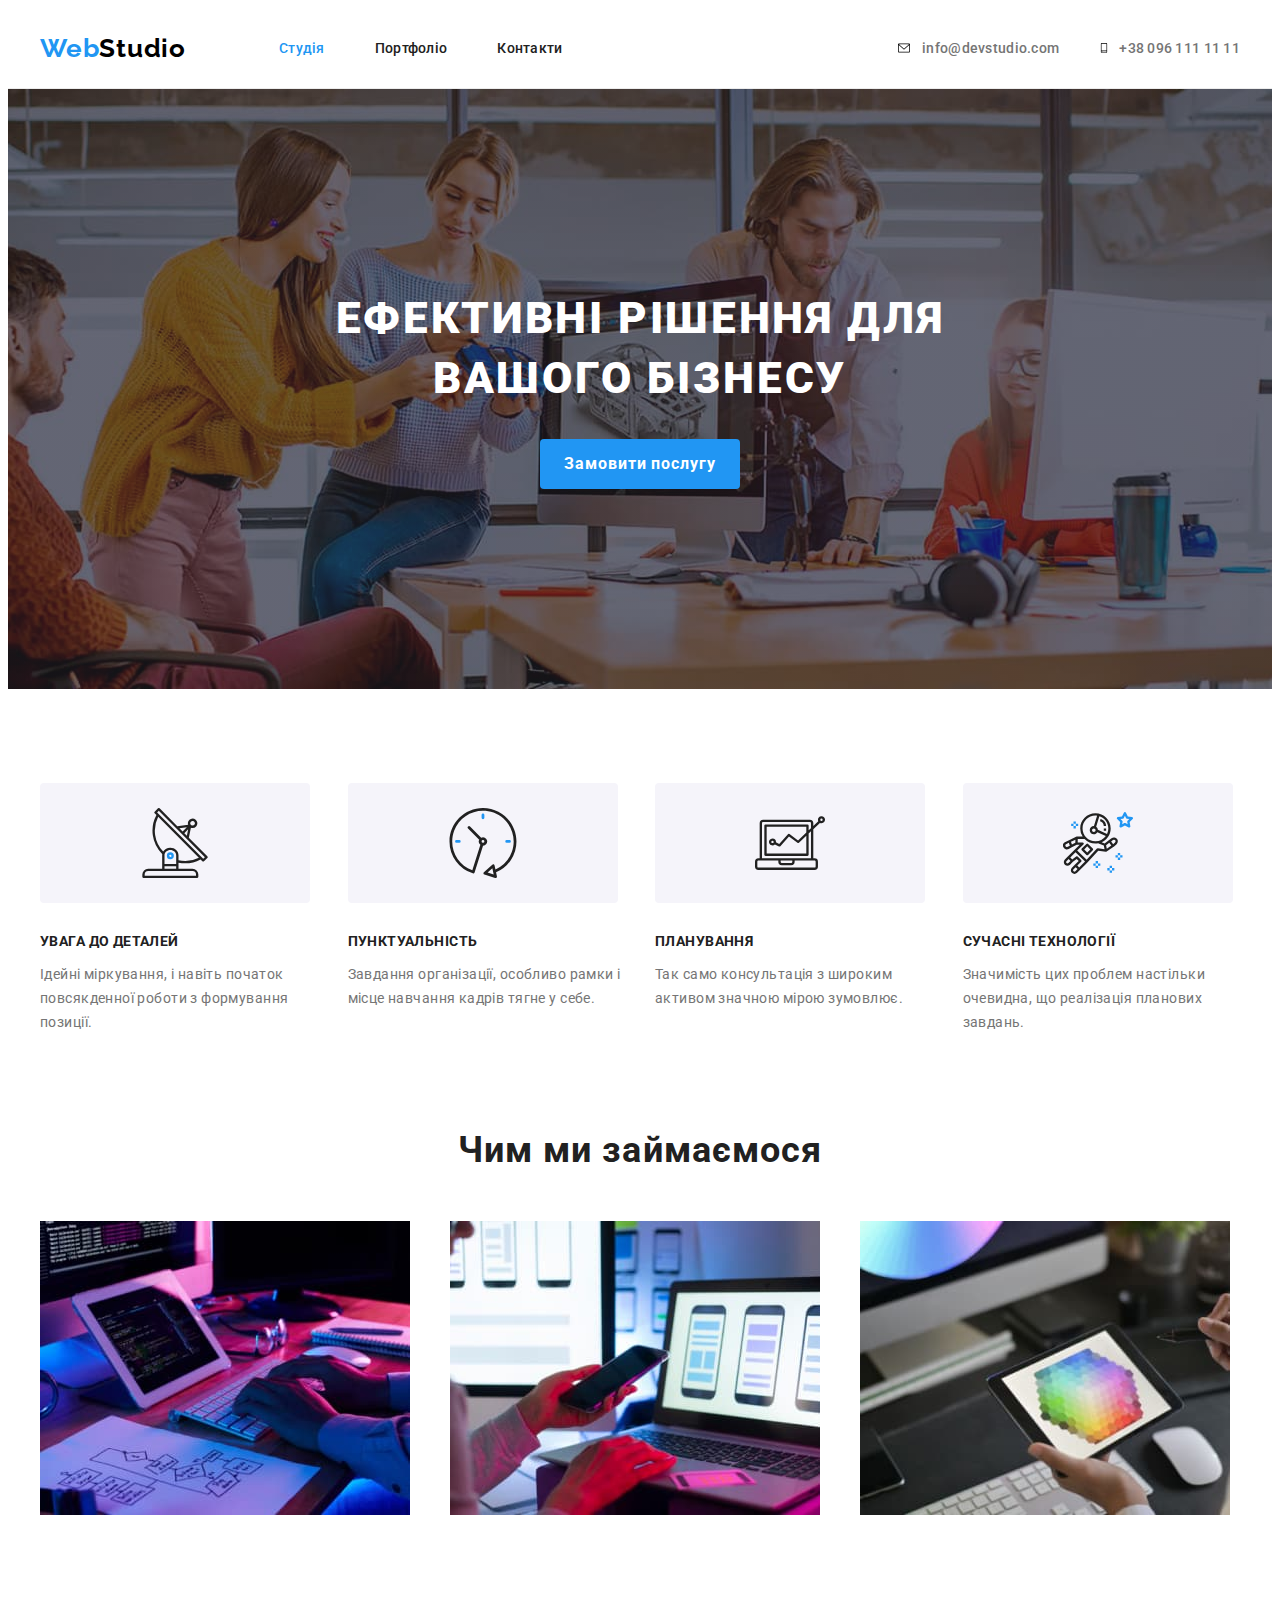
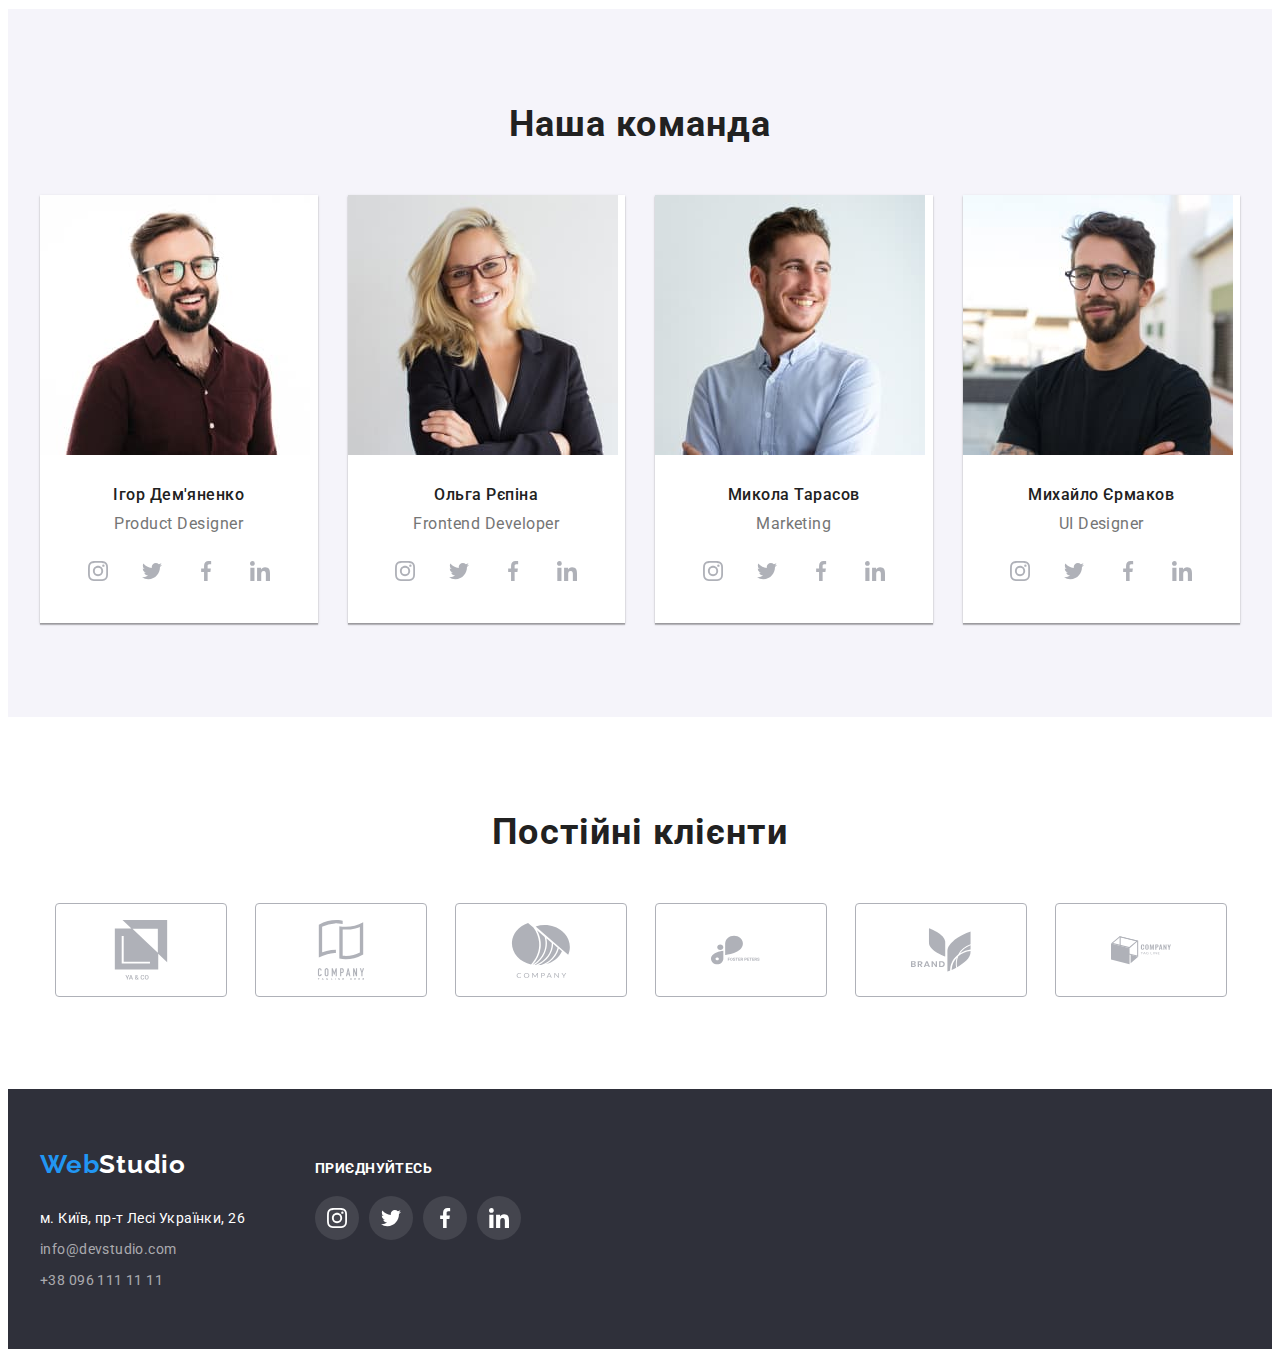
==== commit 3e477664: "зміни" ====
--- a/index.html
+++ b/index.html
@@ -43,7 +43,7 @@
             <li>
               <a class="mail-phone link" href="mailto:info@devstudio.com">
                 <svg width="16" height="12">
-                  <use href="/images/icons.svg#icon-envelope"></use>
+                  <use href="./images/icons.svg#icon-envelope"></use>
                 </svg>
                 info@devstudio.com</a
               >
@@ -51,7 +51,7 @@
             <li>
               <a class="mail-phone link" href="tel:+380961111111"
                 ><svg width="10" height="16">
-                  <use href="/images/icons.svg#icon-smartphone"></use>
+                  <use href="./images/icons.svg#icon-smartphone"></use>
                 </svg>
                 +38 096 111 11 11</a
               >
@@ -152,148 +152,148 @@
               <div class="text-container">
                 <h3 class="name-title">Ігор Дем'яненко</h3>
                 <p class="team-text">Product Designer</p>
-              </div>
-              <ul class="icons list">
-                <li>
-                  <a class="ellipse" href="https://www.instagram.com"
-                    ><svg width="20" height="20">
-                      <use href="/images/icons.svg#icon-instagram"></use>
-                    </svg>
-                  </a>
-                </li>
-                <li>
-                  <a class="ellipse" href="https://twitter.com/">
-                    <svg width="20" height="20">
-                      <use href="/images/icons.svg#icon-twitter"></use>
-                    </svg>
-                  </a>
-                </li>
-                <li>
-                  <a class="ellipse" href="https://www.facebook.com/">
-                    <svg width="20" height="20">
-                      <use href="/images/icons.svg#icon-facebook"></use>
-                    </svg>
-                  </a>
-                </li>
-                <li>
-                  <a class="ellipse" href="https://www.linkedin.com"
-                    ><svg width="20" height="20">
-                      <use href="/images/icons.svg#icon-linkedin"></use>
-                    </svg>
-                  </a>
-                </li>
-              </ul>
+                <ul class="icons list">
+                  <li>
+                    <a class="ellipse" href="https://www.instagram.com"
+                      ><svg width="20" height="20">
+                        <use href="./images/icons.svg#icon-instagram"></use>
+                      </svg>
+                    </a>
+                  </li>
+                  <li>
+                    <a class="ellipse" href="https://twitter.com/">
+                      <svg width="20" height="20">
+                        <use href="./images/icons.svg#icon-twitter"></use>
+                      </svg>
+                    </a>
+                  </li>
+                  <li>
+                    <a class="ellipse" href="https://www.facebook.com/">
+                      <svg width="20" height="20">
+                        <use href="./images/icons.svg#icon-facebook"></use>
+                      </svg>
+                    </a>
+                  </li>
+                  <li>
+                    <a class="ellipse" href="https://www.linkedin.com"
+                      ><svg width="20" height="20">
+                        <use href="./images/icons.svg#icon-linkedin"></use>
+                      </svg>
+                    </a>
+                  </li>
+                </ul>
+              </div>
             </li>
             <li class="card card-item">
               <img src="./images/img2.jpg" alt="Ольга Рєпіна" width="270" />
               <div class="text-container">
                 <h3 class="name-title">Ольга Рєпіна</h3>
                 <p class="team-text">Frontend Developer</p>
-              </div>
-              <ul class="icons list">
-                <li>
-                  <a class="ellipse" href="https://www.instagram.com">
-                    <svg width="20" height="20">
-                      <use href="/images/icons.svg#icon-instagram"></use>
-                    </svg>
-                  </a>
-                </li>
-                <li>
-                  <a class="ellipse" href="https://twitter.com/">
-                    <svg width="20" height="20">
-                      <use href="/images/icons.svg#icon-twitter"></use>
-                    </svg>
-                  </a>
-                </li>
-                <li>
-                  <a class="ellipse" href="https://www.facebook.com/">
-                    <svg width="20" height="20">
-                      <use href="/images/icons.svg#icon-facebook"></use>
-                    </svg>
-                  </a>
-                </li>
-                <li>
-                  <a class="ellipse" href="https://www.linkedin.com"
-                    ><svg width="20" height="20">
-                      <use href="/images/icons.svg#icon-linkedin"></use>
-                    </svg>
-                  </a>
-                </li>
-              </ul>
+                <ul class="icons list">
+                  <li>
+                    <a class="ellipse" href="https://www.instagram.com">
+                      <svg width="20" height="20">
+                        <use href="./images/icons.svg#icon-instagram"></use>
+                      </svg>
+                    </a>
+                  </li>
+                  <li>
+                    <a class="ellipse" href="https://twitter.com/">
+                      <svg width="20" height="20">
+                        <use href="./images/icons.svg#icon-twitter"></use>
+                      </svg>
+                    </a>
+                  </li>
+                  <li>
+                    <a class="ellipse" href="https://www.facebook.com/">
+                      <svg width="20" height="20">
+                        <use href="./images/icons.svg#icon-facebook"></use>
+                      </svg>
+                    </a>
+                  </li>
+                  <li>
+                    <a class="ellipse" href="https://www.linkedin.com"
+                      ><svg width="20" height="20">
+                        <use href="./images/icons.svg#icon-linkedin"></use>
+                      </svg>
+                    </a>
+                  </li>
+                </ul>
+              </div>
             </li>
             <li class="card card-item">
               <img src="./images/img3.jpg" alt="Микола Тарасов" width="270" />
               <div class="text-container">
                 <h3 class="name-title">Микола Тарасов</h3>
                 <p class="team-text">Marketing</p>
-              </div>
-              <ul class="icons list">
-                <li>
-                  <a class="ellipse" href="https://www.instagram.com"
-                    ><svg width="20" height="20">
-                      <use href="/images/icons.svg#icon-instagram"></use>
-                    </svg>
-                  </a>
-                </li>
-                <li>
-                  <a class="ellipse" href="https://twitter.com/">
-                    <svg width="20" height="20">
-                      <use href="/images/icons.svg#icon-twitter"></use>
-                    </svg>
-                  </a>
-                </li>
-                <li>
-                  <a class="ellipse" href="https://www.facebook.com/">
-                    <svg width="20" height="20">
-                      <use href="/images/icons.svg#icon-facebook"></use>
-                    </svg>
-                  </a>
-                </li>
-                <li>
-                  <a class="ellipse" href="https://www.linkedin.com"
-                    ><svg width="20" height="20">
-                      <use href="/images/icons.svg#icon-linkedin"></use>
-                    </svg>
-                  </a>
-                </li>
-              </ul>
+                <ul class="icons list">
+                  <li>
+                    <a class="ellipse" href="https://www.instagram.com"
+                      ><svg width="20" height="20">
+                        <use href="./images/icons.svg#icon-instagram"></use>
+                      </svg>
+                    </a>
+                  </li>
+                  <li>
+                    <a class="ellipse" href="https://twitter.com/">
+                      <svg width="20" height="20">
+                        <use href="./images/icons.svg#icon-twitter"></use>
+                      </svg>
+                    </a>
+                  </li>
+                  <li>
+                    <a class="ellipse" href="https://www.facebook.com/">
+                      <svg width="20" height="20">
+                        <use href="./images/icons.svg#icon-facebook"></use>
+                      </svg>
+                    </a>
+                  </li>
+                  <li>
+                    <a class="ellipse" href="https://www.linkedin.com"
+                      ><svg width="20" height="20">
+                        <use href="./images/icons.svg#icon-linkedin"></use>
+                      </svg>
+                    </a>
+                  </li>
+                </ul>
+              </div>
             </li>
             <li class="card card-item">
               <img src="./images/img4.jpg" alt="Михайло Єрмаков" width="270" />
               <div class="text-container">
                 <h3 class="name-title">Михайло Єрмаков</h3>
                 <p class="team-text">UI Designer</p>
-              </div>
-              <ul class="icons list">
-                <li>
-                  <a class="ellipse" href="https://www.instagram.com"
-                    ><svg width="20" height="20">
-                      <use href="/images/icons.svg#icon-instagram"></use>
-                    </svg>
-                  </a>
-                </li>
-                <li>
-                  <a class="ellipse" href="https://twitter.com/">
-                    <svg width="20" height="20">
-                      <use href="/images/icons.svg#icon-twitter"></use>
-                    </svg>
-                  </a>
-                </li>
-                <li>
-                  <a class="ellipse" href="https://www.facebook.com/">
-                    <svg width="20" height="20">
-                      <use href="/images/icons.svg#icon-facebook"></use>
-                    </svg>
-                  </a>
-                </li>
-                <li>
-                  <a class="ellipse" href="https://www.linkedin.com"
-                    ><svg width="20" height="20">
-                      <use href="/images/icons.svg#icon-linkedin"></use>
-                    </svg>
-                  </a>
-                </li>
-              </ul>
+                <ul class="icons list">
+                  <li>
+                    <a class="ellipse" href="https://www.instagram.com"
+                      ><svg width="20" height="20">
+                        <use href="./images/icons.svg#icon-instagram"></use>
+                      </svg>
+                    </a>
+                  </li>
+                  <li>
+                    <a class="ellipse" href="https://twitter.com/">
+                      <svg width="20" height="20">
+                        <use href="./images/icons.svg#icon-twitter"></use>
+                      </svg>
+                    </a>
+                  </li>
+                  <li>
+                    <a class="ellipse" href="https://www.facebook.com/">
+                      <svg width="20" height="20">
+                        <use href="./images/icons.svg#icon-facebook"></use>
+                      </svg>
+                    </a>
+                  </li>
+                  <li>
+                    <a class="ellipse" href="https://www.linkedin.com"
+                      ><svg width="20" height="20">
+                        <use href="./images/icons.svg#icon-linkedin"></use>
+                      </svg>
+                    </a>
+                  </li>
+                </ul>
+              </div>
             </li>
           </ul>
         </div>
@@ -304,44 +304,44 @@
           <h2 class="customers-title">Постійні клієнти</h2>
           <ul class="list customers-list">
             <li class="box">
-              <a href="">
-                <svg width="106" height="60">
-                  <use href="/images/icons.svg#icon-yaco"></use>
-                </svg>
-              </a>
-            </li>
-            <li class="box">
-              <a href="">
-                <svg width="106" height="60">
-                  <use href="/images/icons.svg#icon-taglinehere"></use>
-                </svg>
-              </a>
-            </li>
-            <li class="box">
-              <a href="">
-                <svg width="106" height="60">
-                  <use href="/images/icons.svg#icon-company"></use>
-                </svg>
-              </a>
-            </li>
-            <li class="box">
-              <a href="">
-                <svg width="106" height="60">
-                  <use href="/images/icons.svg#icon-fosterpeters"></use>
-                </svg>
-              </a>
-            </li>
-            <li class="box">
-              <a href="">
-                <svg width="106" height="60">
-                  <use href="/images/icons.svg#icon-brand"></use>
-                </svg>
-              </a>
-            </li>
-            <li class="box">
-              <a href="">
-                <svg width="106" height="60">
-                  <use href="/images/icons.svg#icon-tagline"></use>
+              <a class="box-link" href="">
+                <svg width="106" height="60">
+                  <use href="./images/icons.svg#icon-yaco"></use>
+                </svg>
+              </a>
+            </li>
+            <li class="box">
+              <a class="box-link href="">
+                <svg width="106" height="60">
+                  <use href="./images/icons.svg#icon-taglinehere"></use>
+                </svg>
+              </a>
+            </li>
+            <li class="box">
+              <a class="box-link href="">
+                <svg width="106" height="60">
+                  <use href="./images/icons.svg#icon-company"></use>
+                </svg>
+              </a>
+            </li>
+            <li class="box">
+              <a class="box-link href="">
+                <svg width="106" height="60">
+                  <use href="./images/icons.svg#icon-fosterpeters"></use>
+                </svg>
+              </a>
+            </li>
+            <li class="box">
+              <a class="box-link href="">
+                <svg width="106" height="60">
+                  <use href="./images/icons.svg#icon-brand"></use>
+                </svg>
+              </a>
+            </li>
+            <li class="box">
+              <a class="box-link href="">
+                <svg width="106" height="60">
+                  <use href="./images/icons.svg#icon-tagline"></use>
                 </svg>
               </a>
             </li>
@@ -380,28 +380,28 @@
             <li>
               <a class="ellipse-footer" href="https://www.instagram.com"
                 ><svg width="20" height="20">
-                  <use href="/images/icons.svg#icon-instagram"></use>
+                  <use href="./images/icons.svg#icon-instagram"></use>
                 </svg>
               </a>
             </li>
             <li>
               <a class="ellipse-footer" href="https://twitter.com/">
                 <svg width="20" height="20">
-                  <use href="/images/icons.svg#icon-twitter"></use>
+                  <use href="./images/icons.svg#icon-twitter"></use>
                 </svg>
               </a>
             </li>
             <li>
               <a class="ellipse-footer" href="https://www.facebook.com/">
                 <svg width="20" height="20">
-                  <use href="/images/icons.svg#icon-facebook"></use>
+                  <use href="./images/icons.svg#icon-facebook"></use>
                 </svg>
               </a>
             </li>
             <li>
               <a class="ellipse-footer" href="https://www.linkedin.com"
                 ><svg width="20" height="20">
-                  <use href="/images/icons.svg#icon-linkedin"></use>
+                  <use href="./images/icons.svg#icon-linkedin"></use>
                 </svg>
               </a>
             </li>
--- a/css/styles.css
+++ b/css/styles.css
@@ -140,7 +140,6 @@
 .hero-button:hover,
 .hero-button:focus {
   background-color: var(--button-bgactiv-color);
-  width: 216px;
 }
 .features-title {
   text-transform: uppercase;
@@ -198,7 +197,7 @@
   font-size: 16px;
   line-height: 1.1875;
   letter-spacing: 0.03em;
-  margin-bottom: 0px;
+  margin-bottom: 16px;
 }
 .design-footer {
   background-color: var(--footer-bg-color);
@@ -397,14 +396,12 @@
     1px 4px 6px rgba(0, 0, 0, 0.16);
 }
 .text-container {
-  padding: 30px 30px 16px 30px;
+  padding: 30px;
 }
 .icons {
   display: flex;
-  /* flex-wrap: wrap; */
   gap: 10px;
   justify-content: center;
-  padding: 0 32px 30px 32px;
 }
 .ellipse {
   display: flex;
@@ -432,8 +429,6 @@
   background: var(--sectionteam-bg-color);
   border-radius: 4px;
 }
-.favicons:hover {
-}
 .customers-title {
   text-align: center;
   font-size: 36px;
@@ -445,43 +440,38 @@
   display: flex;
   justify-content: center;
   gap: 30px;
-  /* padding-bottom: 94px; */
 }
 .box {
-  display: flex;
   width: 170px;
   height: 92px;
-  align-items: center;
-  justify-content: center;
-  border: 1px solid var(--icon-color);
-  border-radius: 4px;
-  fill: var(--icon-color);
-}
-.box:hover {
+}
+.box-link:hover {
   fill: var(--accent-color);
   border: 1px solid var(--accent-color);
 }
 .footer-box {
+  align-items: baseline;
   display: flex;
 }
 .container-address {
   margin-right: 70px;
 }
 .network {
+  /* color: var(--secondary-font-color); */
+  /* margin-top: 10px; */
+  /* width: 206px;
+  height: 80px; */
+}
+.inscription {
   color: var(--secondary-font-color);
-  margin-top: 10px;
-  width: 206px;
-  height: 80px;
-}
-.inscription {
   margin-bottom: 20px;
   text-transform: uppercase;
+  font-weight: 700;
   font-size: 14px;
   line-height: 1.143;
   letter-spacing: 0.03em;
 }
-.ellipse-footer {
-}
+
 .ellipse-footer {
   display: flex;
   align-items: center;
@@ -490,9 +480,24 @@
   height: 44px;
   border-radius: 50%;
   background-color: rgba(255, 255, 255, 0.1);
-  fill: var(--icon-color);
+  fill: var(--main-background-color);
 }
 .ellipse-footer:hover,
 .ellipse-footer:focus {
   background-color: var(--accent-color);
-  fill: var(--main-background-color);+}
+.box-link {
+  width: 100%;
+  height: 100%;
+  display: flex;
+  align-items: center;
+  justify-content: center;
+  border: 1px solid var(--icon-color);
+  border-radius: 4px;
+  fill: var(--icon-color);
+}
+.portfolio-link {
+  display: block;
+  text-decoration: none;
+  color: var(--main-font-color);
+}
